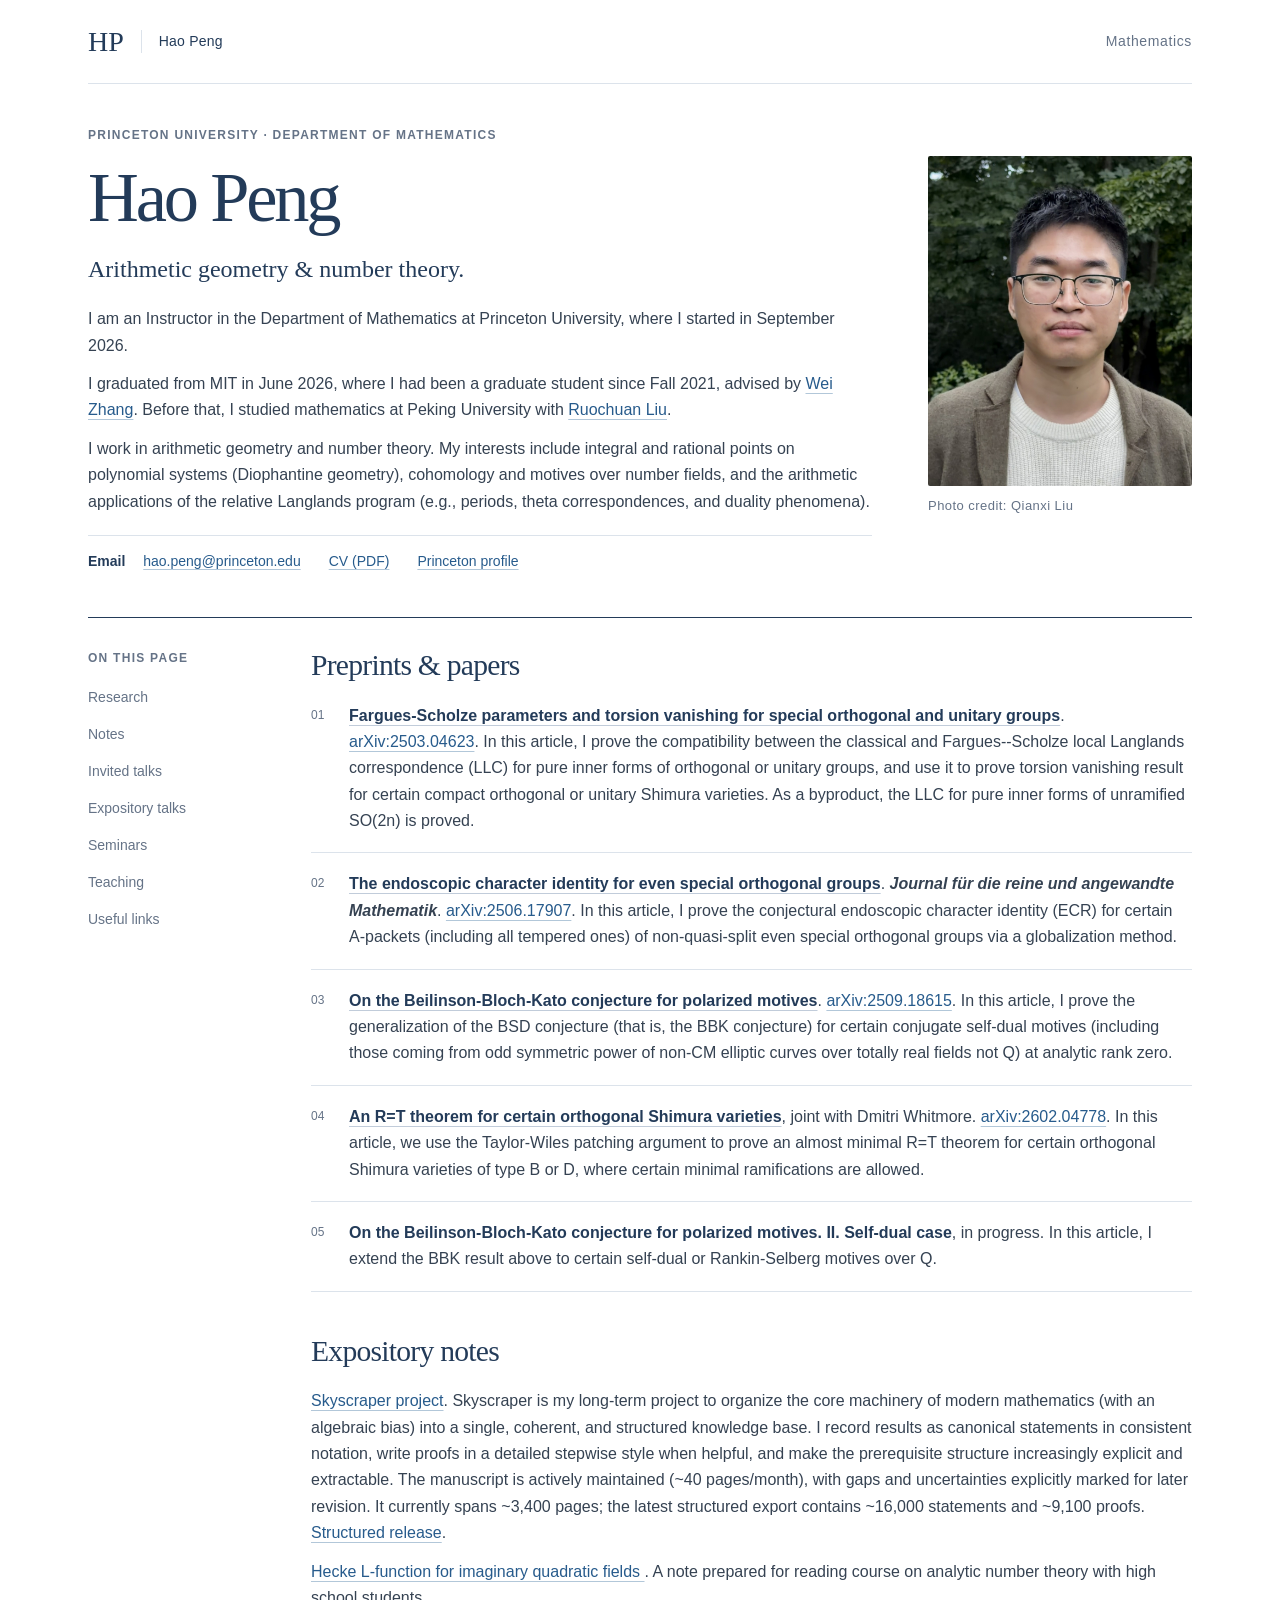
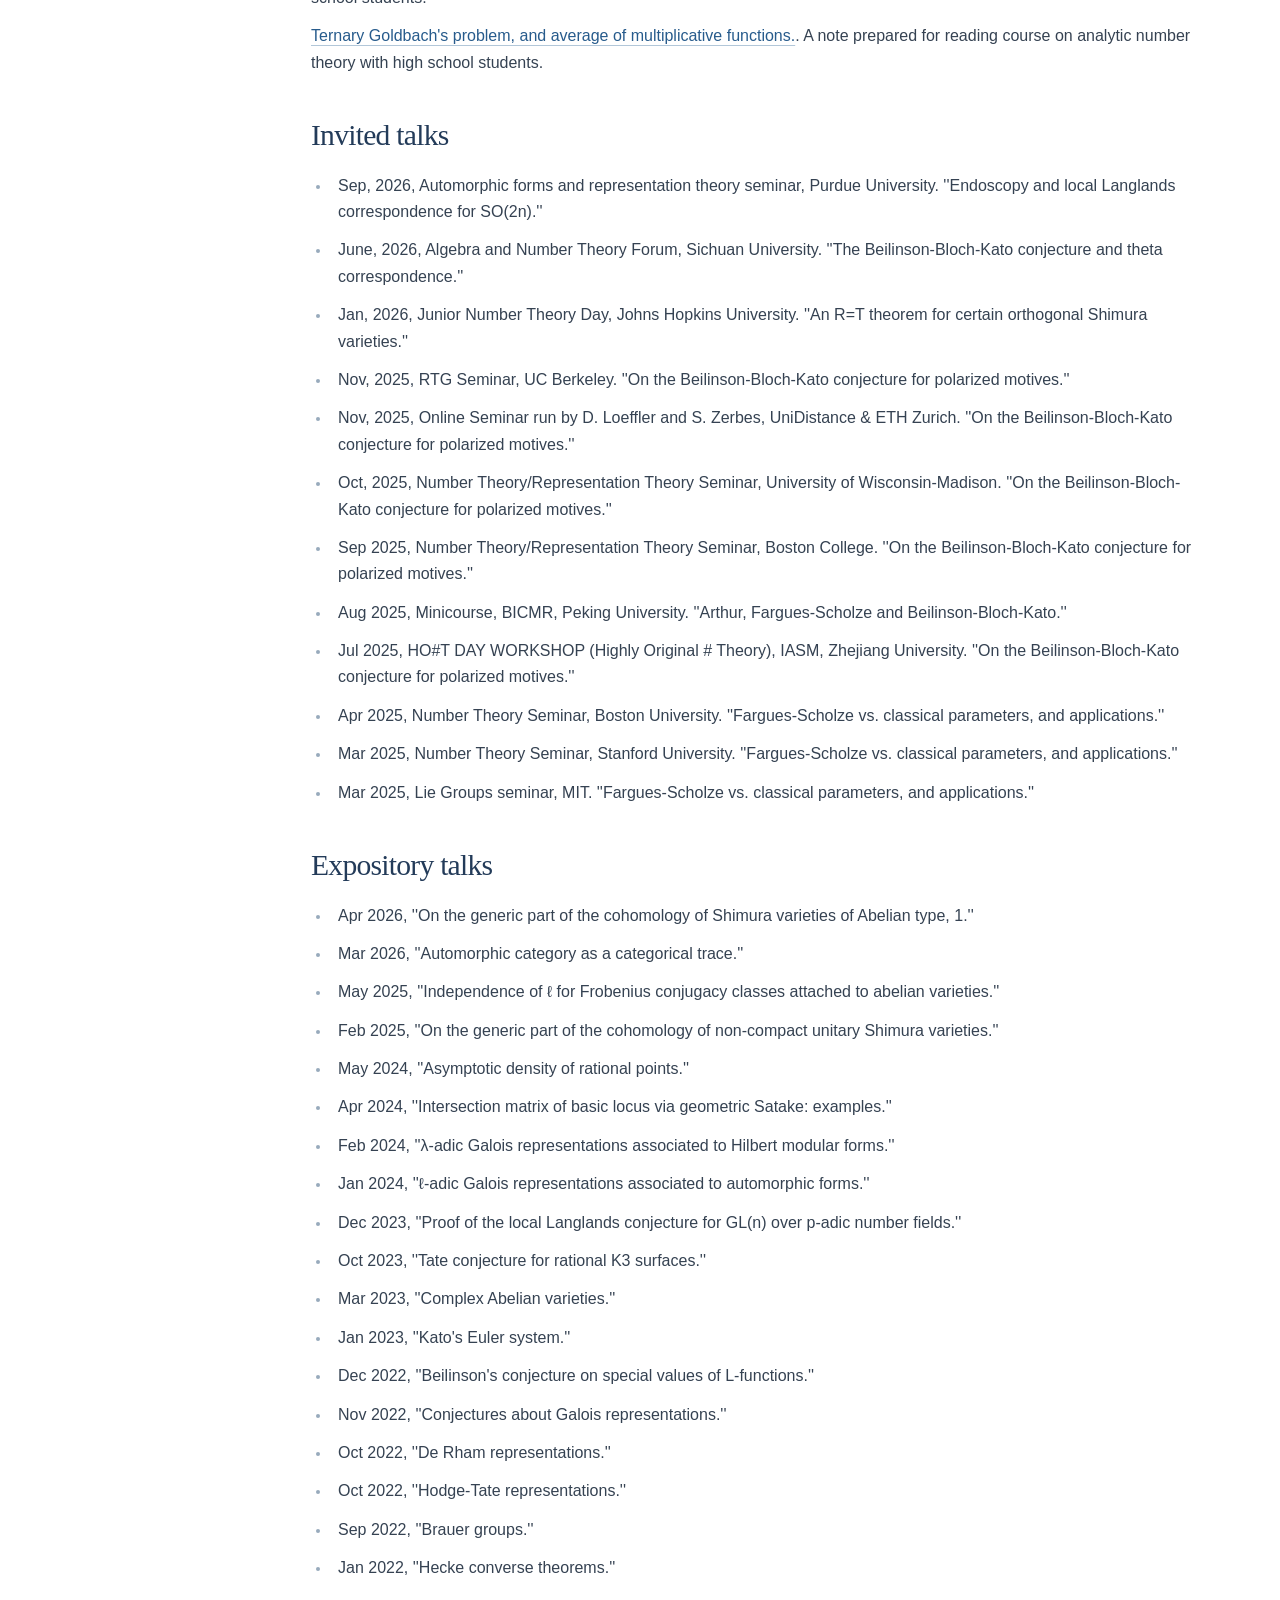
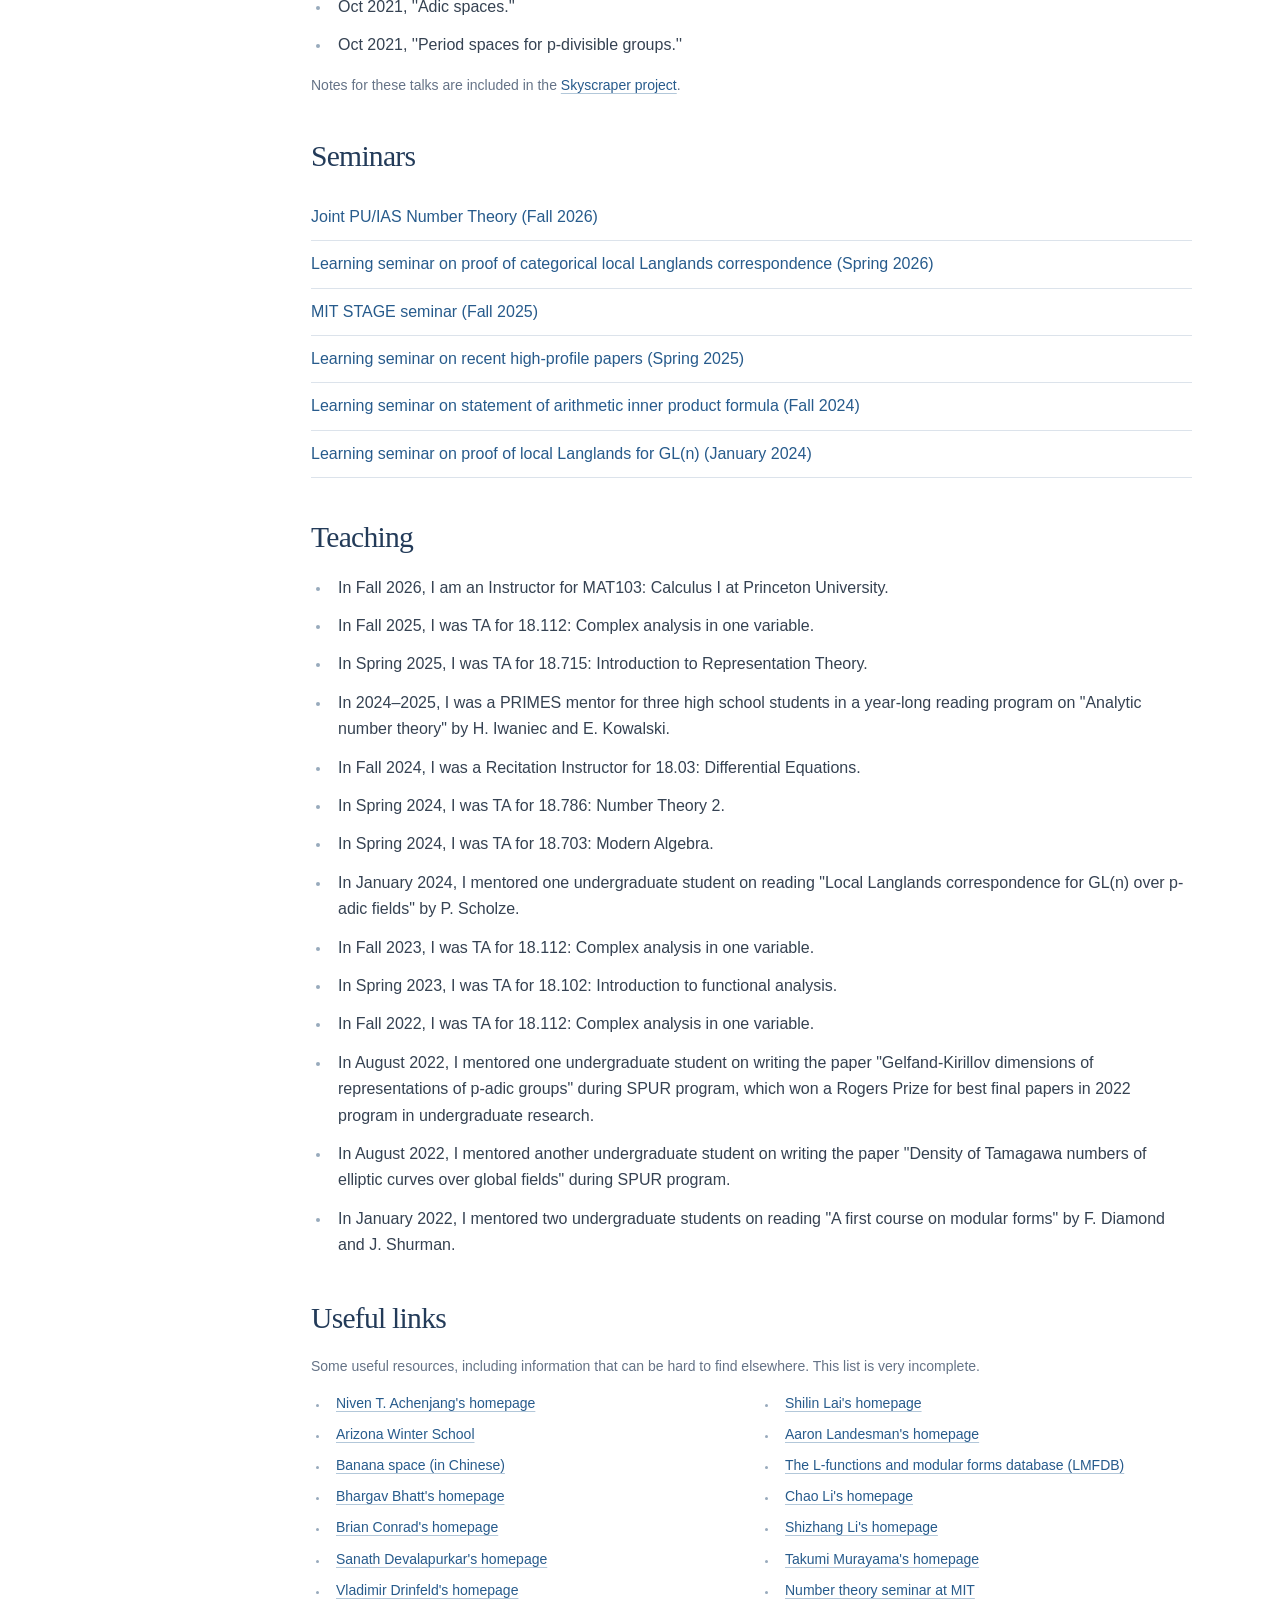
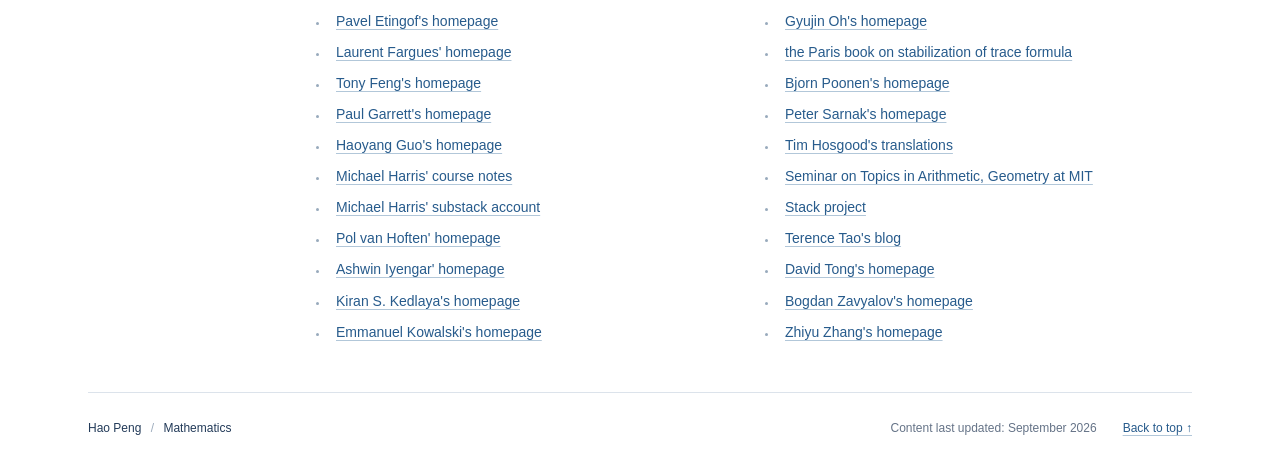
==== index.html @ 751efb22 "Update index.html" ====
<!doctype html>
<html lang="en-US"><head>
<meta charset="utf-8">
<meta name="viewport" content="width=device-width, initial-scale=1">
<title>Hao Peng | Arithmetic Geometry &amp; Number Theory</title>
<meta name="description" content="Hao Peng, Instructor in the Department of Mathematics at Princeton University. Research in arithmetic geometry, number theory, and the Langlands program; papers, expository notes, seminars, and teaching.">
<meta name="theme-color" content="#233b59">
<link rel="icon" type="image/svg+xml" href="data:image/svg+xml,%3Csvg%20xmlns%3D%27http%3A//www.w3.org/2000/svg%27%20viewBox%3D%270%200%2064%2064%27%3E%3Crect%20width%3D%2764%27%20height%3D%2764%27%20rx%3D%278%27%20fill%3D%27%23233b59%27/%3E%3Ctext%20x%3D%2732%27%20y%3D%2743%27%20text-anchor%3D%27middle%27%20fill%3D%27white%27%20font-family%3D%27Georgia%2Cserif%27%20font-size%3D%2735%27%3EH%3C/text%3E%3C/svg%3E">
<link rel="stylesheet" href="styles.css?v=20260911-compact">
<!-- Analytics configuration retained from the supplied website. -->
<script src="https://cdn.usefathom.com/script.js" data-site="CHXLIJWJ" defer></script>
</head>
<body>
<a class="skip-link" href="#main">Skip to content</a>
<div class="site-shell">
<header class="site-header"><a class="wordmark" href="./index.html" aria-label="Hao Peng home">HP<span class="wordmark-rule"></span><span>Hao Peng</span></a><span class="header-label">Mathematics</span></header>
<main id="main">
<section class="hero" id="about" aria-labelledby="name">
<div class="hero-copy"><p class="eyebrow">Princeton University · Department of Mathematics</p><h1 id="name">Hao Peng</h1><p class="research-field">Arithmetic geometry &amp; number theory.</p><div class="about-copy"><p>I am an Instructor in the Department of Mathematics at Princeton University, where I started in September 2026.</p>
<p>I graduated from MIT in June 2026, where I had been a graduate student since Fall 2021, advised by <a href="https://math.mit.edu/directory/profile.html?pid=1998">Wei Zhang</a>. Before that, I studied mathematics at Peking University with <a href="http://faculty.bicmr.pku.edu.cn/~ruochuan/">Ruochuan Liu</a>.</p>
<p>
I work in arithmetic geometry and number theory. My interests include integral and rational points on polynomial systems (Diophantine geometry), cohomology and motives over number fields, and the arithmetic applications of the relative Langlands program (e.g., periods, theta correspondences, and duality phenomena). 
</p>

<!--
<p>In my leisure time, I enjoy writing notes, snowboarding, holdem poker and road trips.</p>
--></div><p class="contact" id="contact"><span class="contact-email"><span class="contact-label">Email</span> <a href="mailto:hao.peng@princeton.edu">hao.peng@princeton.edu</a></span><a class="cv-link" href="Hao_Peng_CV.pdf?v=f455aeb4" target="_blank" rel="noopener">CV (PDF)</a><a href="https://www.math.princeton.edu/people/hao-peng" target="_blank" rel="noopener">Princeton profile</a></p></div>
<figure class="portrait"><img src="park.jpeg" alt="Portrait of Hao Peng outdoors" width="1920" height="2560" fetchpriority="high"><figcaption>Photo credit: Qianxi Liu</figcaption></figure>
</section>
<div class="content-layout"><aside class="contents"><nav aria-label="On this page"><p class="eyebrow">On this page</p><a href="#research">Research</a>
<a href="#notes">Notes</a>
<a href="#invited-talks">Invited talks</a>
<a href="#expository-talks">Expository talks</a>
<a href="#seminars">Seminars</a>
<a href="#teaching">Teaching</a>
<a href="#links">Useful links</a></nav></aside><div class="sections"><section id="research" aria-labelledby="research-heading"><h2 id="research-heading">Preprints & papers</h2><ul>
    <li>
        <a href="FS_compatibility.pdf">Fargues-Scholze parameters and torsion vanishing for special orthogonal and unitary groups</a>. <a href="http://arxiv.org/abs/2503.04623">arXiv:2503.04623</a>. In this article, I prove the compatibility between the classical and Fargues--Scholze local Langlands correspondence (LLC) for pure inner forms of orthogonal or unitary groups, and use it to prove torsion vanishing result for certain compact orthogonal or unitary Shimura varieties. As a byproduct, the LLC for pure inner forms of unramified SO(2n) is proved.
    </li>
    <li>
        <a href="ECR-even-orthogonal.pdf">The endoscopic character identity for even special orthogonal groups</a>. <b><cite lang="de">Journal f&uuml;r die reine und angewandte Mathematik</cite></b>. <a href="https://arxiv.org/abs/2506.17907">arXiv:2506.17907</a>. In this article, I prove the conjectural endoscopic character identity (ECR) for certain A-packets (including all tempered ones) of non-quasi-split even special orthogonal groups via a globalization method.
    </li>
    <li>
        <a href="On%20the%20Beilinson-Bloch-Kato%20conjecture%20for%20polarized%20motives.pdf"> On the Beilinson-Bloch-Kato conjecture for polarized motives</a>. <a href="http://arxiv.org/abs/2509.18615">arXiv:2509.18615</a>. In this article, I prove the generalization of the BSD conjecture (that is, the BBK conjecture) for certain conjugate self-dual motives (including those coming from odd symmetric power of non-CM elliptic curves over totally real fields not Q) at analytic rank zero.
    </li>
    <li>
        <a href="R_T_orthogonal.pdf">An R=T theorem for certain orthogonal Shimura varieties</a>, joint with Dmitri Whitmore.  <a href="https://arxiv.org/abs/2602.04778">arXiv:2602.04778</a>. In this article, we use the Taylor-Wiles patching argument to prove an almost minimal R=T theorem for certain orthogonal Shimura varieties of type B or D, where certain minimal ramifications are allowed.
    </li>
    <li>
        <span>On the Beilinson-Bloch-Kato conjecture for polarized motives. II. Self-dual case</span>, in progress. In this article, I extend the BBK result above to certain self-dual or Rankin-Selberg motives over Q.
    </li>
</ul></section><section id="notes" aria-labelledby="notes-heading"><h2 id="notes-heading">Expository notes</h2><ul>
    <li>
        <a href="skyscraper.pdf" target="_blank" rel="noopener">Skyscraper project</a>.
        Skyscraper is my long-term project to organize the core machinery of modern mathematics (with an algebraic bias) into a single, coherent, and structured knowledge base. I record results as canonical statements in consistent notation, write proofs in a detailed stepwise style when helpful, and make the prerequisite structure increasingly explicit and extractable. The manuscript is actively maintained (~40 pages/month), with gaps and uncertainties explicitly marked for later revision. It currently spans ~3,400 pages; the latest structured export contains ~16,000 statements and ~9,100 proofs.
        <a href="skyscraper-structured-release-2026-03-05.zip" target="_blank" rel="noopener">Structured release</a>.
    </li>
    <li>
        <a href="Hecke_L_Imaginary_Quadratic.pdf"> Hecke L-function for imaginary quadratic fields </a>. A note prepared for reading course on analytic number theory with high school students.
    </li>
    <li>
        <a href="20240915.pdf"> Ternary Goldbach's problem, and average of multiplicative functions.</a>. A note prepared for reading course on analytic number theory with high school students.
    </li>
</ul></section><section id="invited-talks" aria-labelledby="invited-talks-heading"><h2 id="invited-talks-heading">Invited talks</h2><ul>
    <li>
        Sep, 2026, Automorphic forms and representation theory seminar, Purdue University. ''Endoscopy and local Langlands correspondence for SO(2n).''
    </li>
    <li>
        June, 2026, Algebra and Number Theory Forum, Sichuan University. ''The Beilinson-Bloch-Kato conjecture and theta correspondence.''
    </li>
    <li>
        Jan, 2026, Junior Number Theory Day, Johns Hopkins University. ''An R=T theorem for certain orthogonal Shimura varieties.''
    </li>
    
    <li>
        Nov, 2025, RTG Seminar, UC Berkeley. ''On the Beilinson-Bloch-Kato conjecture for polarized motives.''
    </li>
    <li>
        Nov, 2025, Online Seminar run by D. Loeffler and S. Zerbes, UniDistance & ETH Zurich. ''On the Beilinson-Bloch-Kato conjecture for polarized motives.''
    </li>
    <li>
        Oct, 2025, Number Theory/Representation Theory Seminar, University of Wisconsin-Madison. ''On the Beilinson-Bloch-Kato conjecture for polarized motives.''
    </li>
    <li>
        Sep 2025, Number Theory/Representation Theory Seminar, Boston College. ''On the Beilinson-Bloch-Kato conjecture for polarized motives.''
    </li>
    <li>
        Aug 2025, Minicourse, BICMR, Peking University. ''Arthur, Fargues-Scholze and Beilinson-Bloch-Kato.''
    </li>
    <li>
        Jul 2025, HO#T DAY WORKSHOP (Highly Original # Theory), IASM, Zhejiang University. ''On the Beilinson-Bloch-Kato conjecture for polarized motives.''
    </li>
    <li>
        Apr 2025, Number Theory Seminar, Boston University. ''Fargues-Scholze vs. classical parameters, and applications.''
    </li>
    <li>
        Mar 2025, Number Theory Seminar, Stanford University. ''Fargues-Scholze vs. classical parameters, and applications.''
    </li>
    <li>
        Mar 2025, Lie Groups seminar, MIT. ''Fargues-Scholze vs. classical parameters, and applications.''
    </li>
</ul></section><section id="expository-talks" aria-labelledby="expository-talks-heading"><h2 id="expository-talks-heading">Expository talks</h2><ul>
    <li>
        Apr 2026, ''On the generic part of the cohomology of Shimura varieties of Abelian type, 1.''
    </li>
    <li>
        Mar 2026, ''Automorphic category as a categorical trace.''
    </li>
    <li>
        May 2025, ''Independence of ℓ for Frobenius conjugacy classes attached to abelian varieties.''
    </li>
    <li>
        Feb 2025, ''On the generic part of the cohomology of non-compact unitary Shimura varieties.''
    </li>
    <li>
        May 2024, ''Asymptotic density of rational points.''
    </li>
    <li>
        Apr 2024, ''Intersection matrix of basic locus via geometric Satake: examples.''
    </li>
    <li>
        Feb 2024, ''λ-adic Galois representations associated to Hilbert modular forms.''
    </li>
    <li>
        Jan 2024, ''ℓ-adic Galois representations associated to automorphic forms.''
    </li>
    <li>
        Dec 2023, ''Proof of the local Langlands conjecture for GL(n) over p-adic number fields.''
    </li>
    <li>
        Oct 2023, ''Tate conjecture for rational K3 surfaces.''
    </li>
    <li>
        Mar 2023, ''Complex Abelian varieties.''
    </li>
    <li>
        Jan 2023, ''Kato's Euler system.''
    </li>
    <li>
        Dec 2022, ''Beilinson's conjecture on special values of L-functions.''
    </li>
    <li>
        Nov 2022, ''Conjectures about Galois representations.''
    </li>
    <li>
        Oct 2022, ''De Rham representations.''
    </li>
    <li>
        Oct 2022, ''Hodge-Tate representations.''
    </li>
    <li>
        Sep 2022, ''Brauer groups.''
    </li>
    <li>
        Jan 2022, ''Hecke converse theorems.''
    </li>
    <li>
        Oct 2021, ''Adic spaces.''
    </li>
    <li>
        Oct 2021, ''Period spaces for p-divisible groups.''
    </li>
    
</ul><p class="section-note">Notes for these talks are included in the <a href="skyscraper.pdf">Skyscraper project</a>.</p></section><section id="seminars" aria-labelledby="seminars-heading"><h2 id="seminars-heading">Seminars</h2><ul>
<li>
    <a href="https://www.math.princeton.edu/events/seminars/joint-puias-number-theory">Joint PU/IAS Number Theory (Fall 2026)</a>
</li>
<li>
    
            <a href="https://sites.google.com/view/26spring-cllc/home">Learning seminar on proof of categorical local Langlands correspondence (Spring 2026)</a>
        
</li>
<li>
    
          <a href="https://math.mit.edu/nt/">MIT STAGE seminar (Fall 2025)</a>
        
</li>
<li>
    
          <a href="./learning-seminar.html">Learning seminar on recent high-profile papers (Spring 2025)</a>
        
</li>
<li>
    
          <a href="./AIPF-seminar.html">Learning seminar on statement of arithmetic inner product formula (Fall 2024)</a>
        
</li>
<li>
    
          <a href="./LLC-seminar.html">Learning seminar on proof of local Langlands for GL(n) (January 2024)</a>
        
</li>
</ul></section><section id="teaching" aria-labelledby="teaching-heading"><h2 id="teaching-heading">Teaching</h2><ul>
    <li>
        In Fall 2026, I am an Instructor for MAT103: Calculus I at Princeton University.
    </li>
    <li>
        In Fall 2025, I was TA for 18.112: Complex analysis in one variable.
    </li>
    <li>
        In Spring 2025, I was TA for 18.715: Introduction to Representation Theory.
    </li>
    <li>
        In 2024–2025, I was a PRIMES mentor for three high school students in a year-long reading program on "Analytic number theory" by H. Iwaniec and E. Kowalski.
    </li>
    <li>
        In Fall 2024, I was a Recitation Instructor for 18.03: Differential Equations.
    </li>
    <li>
        In Spring 2024, I was TA for 18.786: Number Theory 2.
    </li>
    <li>
        In Spring 2024, I was TA for 18.703: Modern Algebra.
    </li>
    <li>
        In January 2024, I mentored one undergraduate student on reading "Local Langlands correspondence for GL(n) over p-adic fields" by P. Scholze.
    </li>
    <li>
        In Fall 2023, I was TA for 18.112: Complex analysis in one variable.
    </li>
    <li>
        In Spring 2023, I was TA for 18.102: Introduction to functional analysis.
    </li>
    <li>
        In Fall 2022, I was TA for 18.112: Complex analysis in one variable.
    </li>
    <li>
        In August 2022, I mentored one undergraduate student on writing the paper "Gelfand-Kirillov dimensions of representations of p-adic groups" during SPUR program, which won a Rogers Prize for best final papers in 2022 program in undergraduate research.
    </li>
    <li>
        In August 2022, I mentored another undergraduate student on writing the paper "Density of Tamagawa numbers of elliptic curves over global fields" during SPUR program.
    </li>
    <li>
        In January 2022, I mentored two undergraduate students on reading "A first course on modular forms" by F. Diamond and J. Shurman.
    </li>
</ul></section><section id="links" aria-labelledby="links-heading"><h2 id="links-heading">Useful links</h2><p>Some useful resources, including information that can be hard to find elsewhere. This list is very incomplete.</p>
<ul>
    <li>
        <a href="https://www.mit.edu/~NivenT/">Niven T. Achenjang's homepage</a>
    </li>
    <li>
        <a href="https://swc-math.github.io/aws/index.html">Arizona Winter School</a>
    </li>
    <li>
        <a href="https://www.bananaspace.org/wiki/首页">Banana space (in Chinese)</a>
    </li>
    <li>
        <a href="https://www.math.ias.edu/~bhatt/">Bhargav Bhatt's homepage</a>
    </li>
    <li>
        <a href="http://math.stanford.edu/~conrad/">Brian Conrad's homepage</a>
    </li>
    <li>
        <a href="https://sanathdevalapurkar.github.io">Sanath Devalapurkar's homepage</a>
    </li>
    <li>
        <a href="https://math.uchicago.edu/~drinfeld/">Vladimir Drinfeld's homepage</a>
    </li>
    <li>
        <a href="https://math.mit.edu/~etingof/teaching.html">Pavel Etingof's homepage</a>
    </li>
    <li>
        <a href="https://webusers.imj-prg.fr/~laurent.fargues/index.html">Laurent Fargues' homepage</a>
    </li>
    <li>
        <a href="https://math.berkeley.edu/~fengt/">Tony Feng's homepage</a>
    </li>
    <li>
        <a href="https://www-users.cse.umn.edu/~garrett/m/v/">Paul Garrett's homepage</a>
    </li>
    <li>
        <a href="https://sites.google.com/umich.edu/hyg">Haoyang Guo's homepage</a>
    </li>
    <li>
        <a href="https://webusers.imj-prg.fr/~michael.harris/courses.html">Michael Harris' course notes</a>
    </li>
    <li>
        <a href="https://substack.com/profile/5280963-michael-harris">Michael Harris' substack account</a>
    </li>
    <li>
        <a href="https://polvanhoften2.github.io">Pol van Hoften' homepage</a>
    </li>
    <li>
        <a href="https://ashwiniyengar.github.io/notes/">Ashwin Iyengar' homepage</a>
    </li>
    <li>
        <a href="https://mathweb.ucsd.edu/~kedlaya/cgi-bin/confs.cgi">Kiran S. Kedlaya's homepage</a>
    </li>
    <li>
        <a href="https://people.math.ethz.ch/~kowalski/">Emmanuel Kowalski's homepage</a>
    </li>
    <li>
        <a href="https://web.ma.utexas.edu/users/sl55444/">Shilin Lai's homepage</a>
    </li>
    <li>
        <a href="https://people.math.harvard.edu/~landesman/notes.html">Aaron Landesman's homepage</a>
    </li>
    <li>
        <a href="http://www.lmfdb.org">The L-functions and modular forms database (LMFDB)</a>
    </li>
    <li>
        <a href="http://www.math.columbia.edu/~chaoli/">Chao Li's homepage</a>
    </li>
    <li>
        <a href="http://shizhang.li/about%20me.html">Shizhang Li's homepage</a>
    </li>
    <li>
        <a href="https://www.math.purdue.edu/~murayama/">Takumi Murayama's homepage</a>
    </li>
    <li>
        <a href="https://math.mit.edu/nt/">Number theory seminar at MIT</a>
    </li>
    <li>
        <a href="https://math.columbia.edu/~gyujinoh/">Gyujin Oh's homepage</a>
    </li>
    <li>
        <a href="https://www.imj-prg.fr/fa/bpFiles/">the Paris book on stabilization of trace formula</a>
    </li>
    <li>
        <a href="https://math.mit.edu/~poonen/">Bjorn Poonen's homepage</a>
    </li>
    <li>
        <a href="http://publications.ias.edu/sarnak">Peter Sarnak's homepage</a>
    </li>
    <li>
        <a href="https://thosgood.com/translations/">Tim Hosgood's translations</a>
    </li>
    <li>
        <a href="https://math.mit.edu/nt/stage.html">Seminar on Topics in Arithmetic, Geometry at MIT</a>
    </li>
    <li>
        <a href="https://stacks.math.columbia.edu">Stack project</a>
    </li>
    <li>
        <a href="https://terrytao.wordpress.com">Terence Tao's blog</a>
    </li>
    <li>
        <a href="https://www.damtp.cam.ac.uk/user/tong/teaching.html">David Tong's homepage</a>
    </li>
    <li>
        <a href="https://bogdanzavyalov.com">Bogdan Zavyalov's homepage</a>
    </li>
    <li>
        <a href="https://stanford.edu/~zyuzhang/">Zhiyu Zhang's homepage</a>
    </li>
</ul></section></div></div>
</main>
<footer><span>Hao Peng <span class="footer-divider">/</span> Mathematics</span><span>Content last updated: September 2026</span><a href="#about">Back to top ↑</a></footer>
</div></body></html>
---- styles.css ----
:root {
  --ink: #233b59;
  --body: #354252;
  --muted: #657387;
  --rule: #dce3eb;
  --accent: #275b8c;
  --paper: #ffffff;
  --wash: #f1f5f9;
  font-family: -apple-system, BlinkMacSystemFont, "Segoe UI", sans-serif;
  color: var(--body);
  background: var(--paper);
  font-synthesis: none;
}
* { box-sizing: border-box; }
html { scroll-behavior: smooth; scroll-padding-top: 2rem; }
body { margin: 0; font-size: 1rem; line-height: 1.65; -webkit-font-smoothing: antialiased; }
a { color: var(--accent); text-decoration-color: #b2c7d9; text-underline-offset: .22em; text-decoration-thickness: 1px; }
a:hover { color: #102b47; text-decoration-color: currentColor; }
a:focus-visible, [tabindex]:focus-visible { outline: 2px solid var(--accent); outline-offset: 5px; }
::selection { background: #dce9f5; color: #172d47; }
.site-shell { max-width: 1184px; margin: auto; padding: 0 40px; }
.site-header { display: flex; justify-content: space-between; align-items: center; gap: 24px; min-height: 84px; border-bottom: 1px solid var(--rule); }
.wordmark { color: var(--ink); font: 1.75rem/1.2 Georgia, serif; text-decoration: none; display: inline-flex; align-items: center; gap: 17px; }
.wordmark > span:last-child { font: .875rem/1.5 -apple-system, BlinkMacSystemFont, "Segoe UI", sans-serif; letter-spacing: .015em; }
.wordmark-rule { width: 1px; height: 23px; background: var(--rule); }
.header-label { color: var(--muted); font-size: .875rem; letter-spacing: .045em; }
.hero { display: grid; grid-template-columns: minmax(0, 1fr) 264px; gap: 56px; padding: 42px 0 44px; align-items: start; }
.eyebrow { font-size: .75rem; font-weight: 550; color: var(--muted); letter-spacing: .105em; text-transform: uppercase; margin: 0 0 12px; }
h1, h2, h3 { color: var(--ink); }
h1 { font: 400 clamp(3.1rem, 5.5vw, 4.5rem)/1.12 Georgia, "Times New Roman", serif; letter-spacing: -.045em; margin: 0 0 16px; }
.research-field { font: 400 1.5rem/1.4 Georgia, "Times New Roman", serif; color: var(--ink); margin: 0 0 20px; }
.about-copy p { margin: 0 0 12px; }
.about-copy p:last-child { margin-bottom: 0; }
.contact { display: flex; flex-wrap: wrap; align-items: baseline; gap: 10px 28px; border-top: 1px solid var(--rule); padding-top: 14px; margin: 20px 0 0; font-size: .875rem; overflow-wrap: anywhere; }
.contact-label { font-weight: 650; color: var(--ink); margin-right: 14px; }
.cv-link { white-space: nowrap; }
.portrait { margin: 30px 0 0; }
.portrait img { display: block; width: 100%; height: auto; aspect-ratio: 4 / 5; object-fit: cover; object-position: center 40%; border-radius: 2px; }
.portrait figcaption { margin-top: 9px; font-size: .8125rem; color: var(--muted); letter-spacing: .035em; }
.content-layout { display: grid; grid-template-columns: 175px minmax(0, 1fr); gap: 48px; border-top: 1px solid var(--ink); padding-top: 28px; }
.contents nav { position: sticky; top: 32px; display: flex; flex-direction: column; align-items: start; padding-top: 3px; }
.contents .eyebrow { margin-bottom: 10px; }
.contents a { font-size: .875rem; color: var(--muted); padding: 7px 0; text-decoration: none; }
.contents a:hover, .contents a:focus-visible { color: var(--ink); text-decoration: underline; }
.sections section { margin-bottom: 40px; }
.sections h2 { font: 400 1.85rem/1.3 Georgia, "Times New Roman", serif; letter-spacing: -.025em; margin: 0 0 18px; }
.sections ul { margin: 0; padding-left: 20px; }
.sections li { padding-left: 7px; margin-bottom: 12px; }
.sections li::marker { color: #98aabc; font-size: .8em; }
#research ul { list-style: none; padding-left: 0; counter-reset: paper; }
#research li { counter-increment: paper; position: relative; padding: 0 0 18px 38px; margin: 0 0 18px; border-bottom: 1px solid var(--rule); }
#research li::before { content: counter(paper, decimal-leading-zero); position: absolute; top: 3px; left: 0; font-size: .75rem; font-variant-numeric: tabular-nums; color: var(--muted); }
#research li > a:first-child, #research li > span:first-child { color: var(--ink); font-weight: 650; text-decoration-color: #c1ccda; }
#research li:last-child { margin-bottom: 0; }
#notes ul { list-style: none; padding-left: 0; }
#notes li { padding: 0; }
.section-note { margin-top: 16px; color: var(--muted); font-size: .875rem; }
#seminars ul { list-style: none; padding: 0; }
#seminars li { border-bottom: 1px solid var(--rule); margin: 0; padding: 10px 0; }
#seminars a { display: block; text-decoration: none; }
#seminars a:hover { text-decoration: underline; }
#links ul { columns: 2; column-gap: 35px; padding-left: 18px; }
#links li { break-inside: avoid; font-size: .875rem; line-height: 1.65; margin-bottom: 8px; }
#links > p { color: var(--muted); font-size: .875rem; }
footer { display: flex; flex-wrap: wrap; align-items: center; column-gap: 26px; row-gap: 8px; border-top: 1px solid var(--rule); padding: 20px 0 26px; color: var(--muted); font-size: .75rem; }
footer > span:first-child { margin-right: auto; color: var(--ink); }
.footer-divider { margin: 0 6px; color: #9cabbc; }
footer a { min-height: 32px; display: inline-flex; align-items: center; }
.skip-link { position: fixed; left: 16px; top: -90px; padding: 10px 16px; background: var(--paper); z-index: 10; }
.skip-link:focus { top: 12px; }
.seminar-shell { width: min(1120px, calc(100% - 80px)); margin: auto; }
.back-home { font-size: .875rem; }
.seminar-content { padding: 38px 0; overflow-wrap: anywhere; }
.seminar-content h1 { font-size: clamp(2rem, 4.5vw, 3rem); line-height: 1.3; max-width: 960px; margin-bottom: 22px; letter-spacing: -.025em; }
.seminar-content h3 { font: 400 1.5rem/1.5 Georgia, serif; margin: 24px 0 8px; }
.seminar-content h2 { font: 400 1.75rem/1.5 Georgia, serif; }
.table-scroll { width: 100%; overflow-x: auto; margin: 10px 0 24px; border: 1px solid var(--rule); }
table { border-collapse: collapse; width: 100%; min-width: 640px; font-size: .9375rem; line-height: 1.7; }
th, td { padding: 11px 15px; border-bottom: 1px solid var(--rule); text-align: left; vertical-align: top; }
th { color: var(--ink); font-weight: 550; background: var(--wash); }
td a { overflow-wrap: anywhere; }
tr:last-child > * { border-bottom: 0; }
@media (max-width: 950px) {
  .site-shell { padding-inline: 28px; }
  .hero { grid-template-columns: minmax(0, 1fr) 210px; gap: 32px; }
  .content-layout { grid-template-columns: 145px minmax(0, 1fr); gap: 28px; }
}
@media (max-width: 680px) {
  .site-shell { padding-inline: 20px; }
  .site-header { min-height: 70px; }
  .hero { grid-template-columns: 1fr; gap: 22px; padding-block: 28px; }
  .eyebrow { font-size: .75rem; letter-spacing: .06em; }
  h1 { font-size: 3.1rem; margin-bottom: 14px; }
  .research-field { font-size: 1.4rem; margin-bottom: 18px; }
  .portrait { margin: 0; width: min(200px, 70%); }
  .portrait figcaption { margin-top: 7px; }
  .content-layout { grid-template-columns: 1fr; gap: 26px; padding-top: 20px; }
  .contents nav { position: static; flex-direction: row; flex-wrap: wrap; gap: 0 20px; border-bottom: 1px solid var(--rule); padding-bottom: 12px; }
  .contents .eyebrow { flex-basis: 100%; margin-bottom: 5px; }
  .contents a { padding-block: 8px; }
  .sections h2 { font-size: 1.7rem; }
  .sections section { margin-bottom: 32px; }
  #research li { padding-left: 30px; }
  #links ul { columns: 1; }
  footer { gap: 5px 20px; }
  footer > span { flex-basis: 100%; }
  .seminar-shell { width: calc(100% - 40px); }
  .seminar-content { padding-top: 26px; }
  .seminar-shell .wordmark > span:last-child { display: none; }
}
@media (prefers-reduced-motion: reduce) { html { scroll-behavior: auto; } }
@media print {
  .site-shell { max-width: none; padding: 0; }
  .site-header, .contents, .skip-link, footer a { display: none; }
  .hero { grid-template-columns: 1fr 160px; gap: 30px; padding-block: 12px; }
  h1 { font-size: 36pt; }
  .content-layout { display: block; }
  a { color: inherit; }
  li { break-inside: avoid; }
}
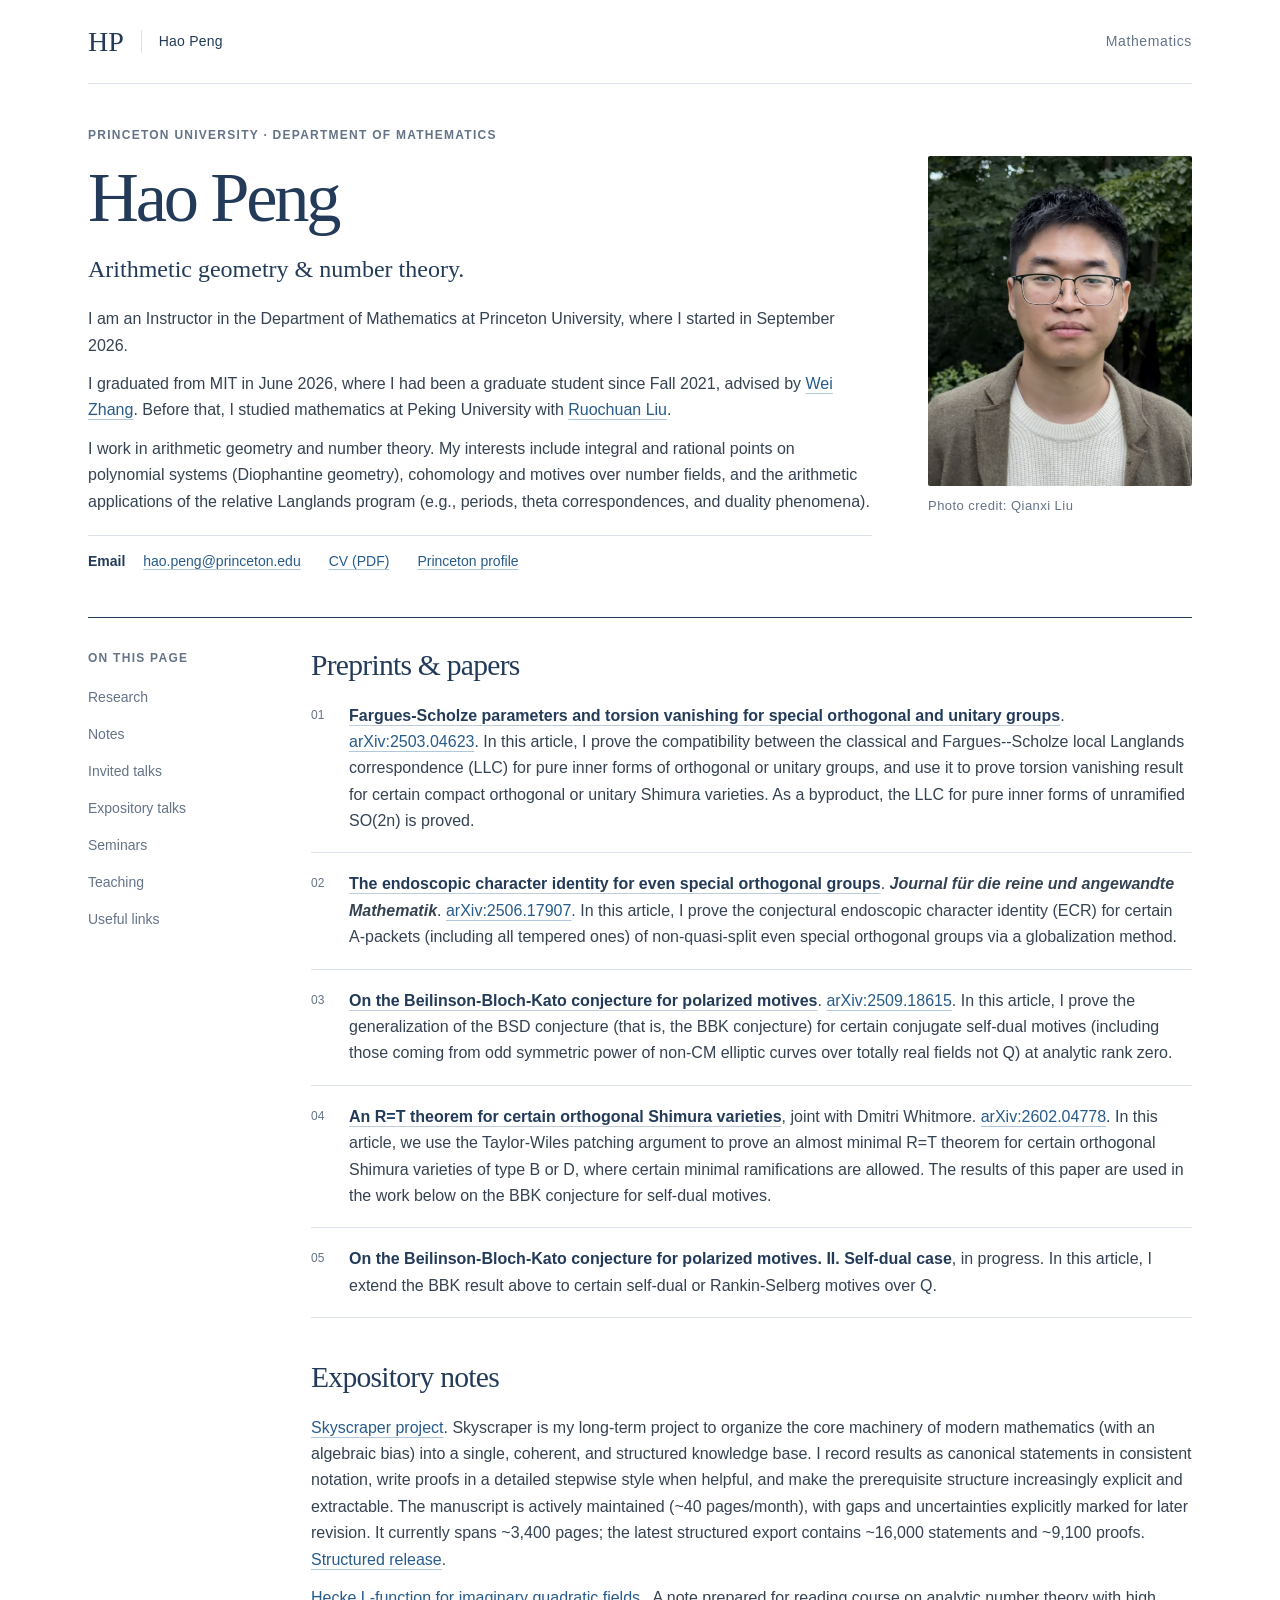
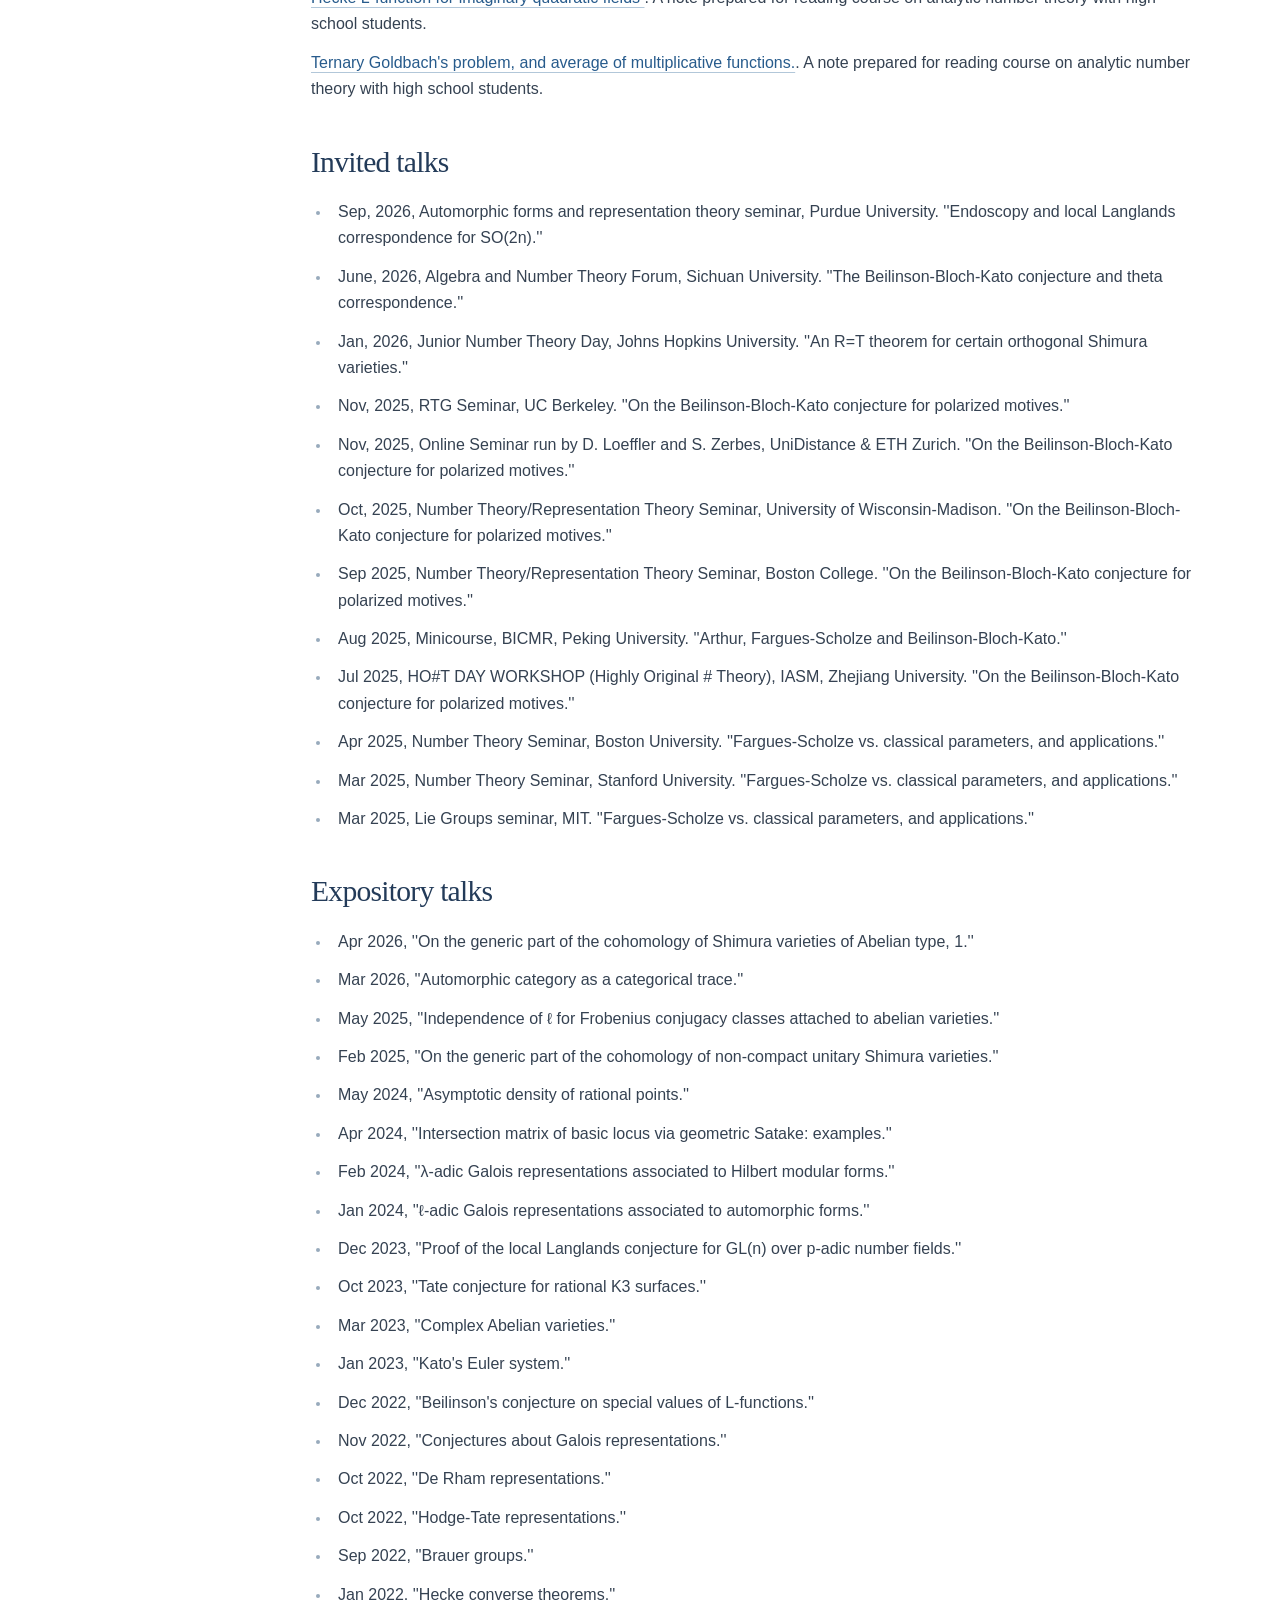
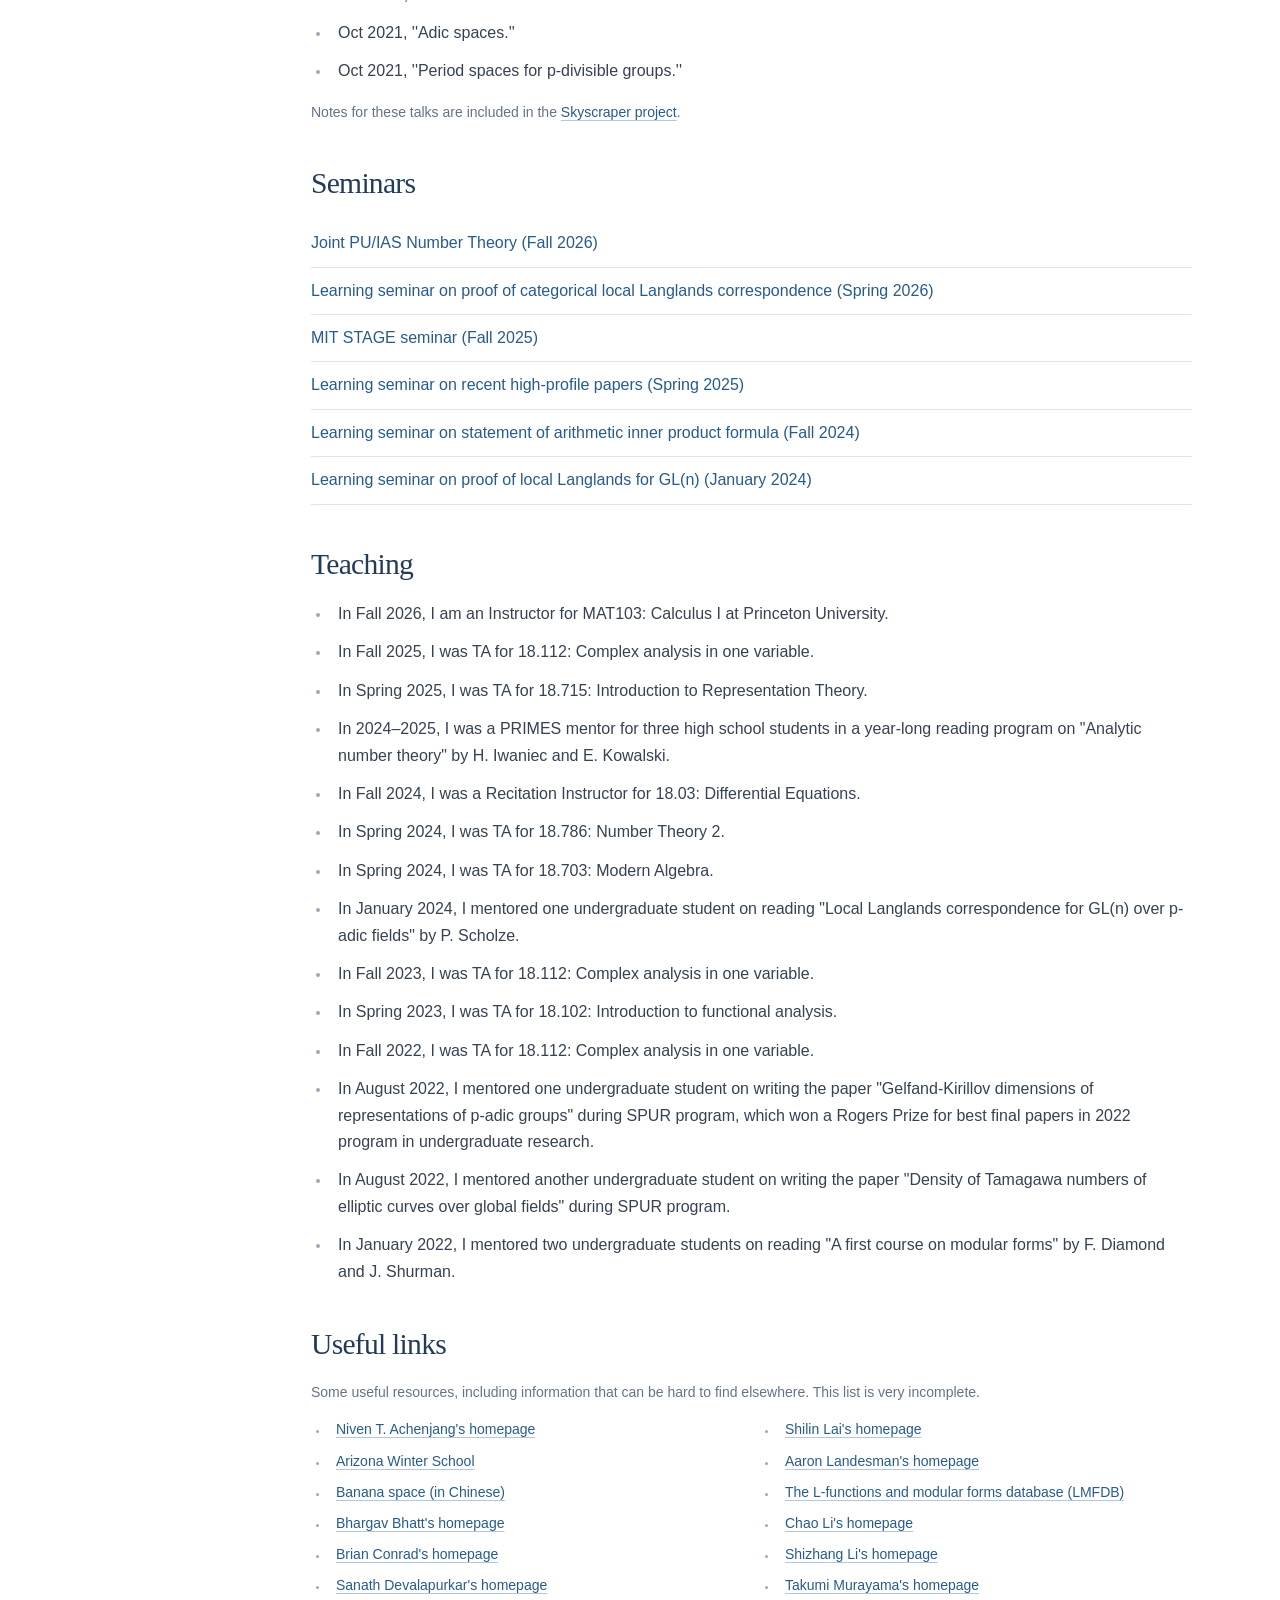
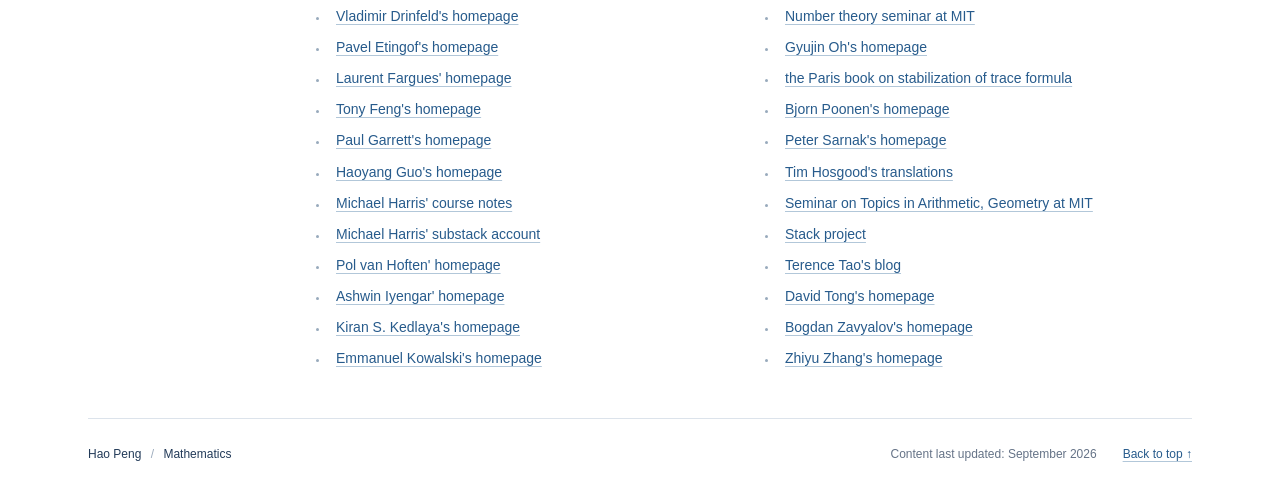
==== commit e87640b1: "Update index.html" ====
--- a/index.html
+++ b/index.html
@@ -44,7 +44,7 @@
         <a href="On%20the%20Beilinson-Bloch-Kato%20conjecture%20for%20polarized%20motives.pdf"> On the Beilinson-Bloch-Kato conjecture for polarized motives</a>. <a href="http://arxiv.org/abs/2509.18615">arXiv:2509.18615</a>. In this article, I prove the generalization of the BSD conjecture (that is, the BBK conjecture) for certain conjugate self-dual motives (including those coming from odd symmetric power of non-CM elliptic curves over totally real fields not Q) at analytic rank zero.
     </li>
     <li>
-        <a href="R_T_orthogonal.pdf">An R=T theorem for certain orthogonal Shimura varieties</a>, joint with Dmitri Whitmore.  <a href="https://arxiv.org/abs/2602.04778">arXiv:2602.04778</a>. In this article, we use the Taylor-Wiles patching argument to prove an almost minimal R=T theorem for certain orthogonal Shimura varieties of type B or D, where certain minimal ramifications are allowed.
+        <a href="R_T_orthogonal.pdf">An R=T theorem for certain orthogonal Shimura varieties</a>, joint with Dmitri Whitmore.  <a href="https://arxiv.org/abs/2602.04778">arXiv:2602.04778</a>. In this article, we use the Taylor-Wiles patching argument to prove an almost minimal R=T theorem for certain orthogonal Shimura varieties of type B or D, where certain minimal ramifications are allowed. The results of this paper are used in the work below on the BBK conjecture for self-dual motives.
     </li>
     <li>
         <span>On the Beilinson-Bloch-Kato conjecture for polarized motives. II. Self-dual case</span>, in progress. In this article, I extend the BBK result above to certain self-dual or Rankin-Selberg motives over Q.
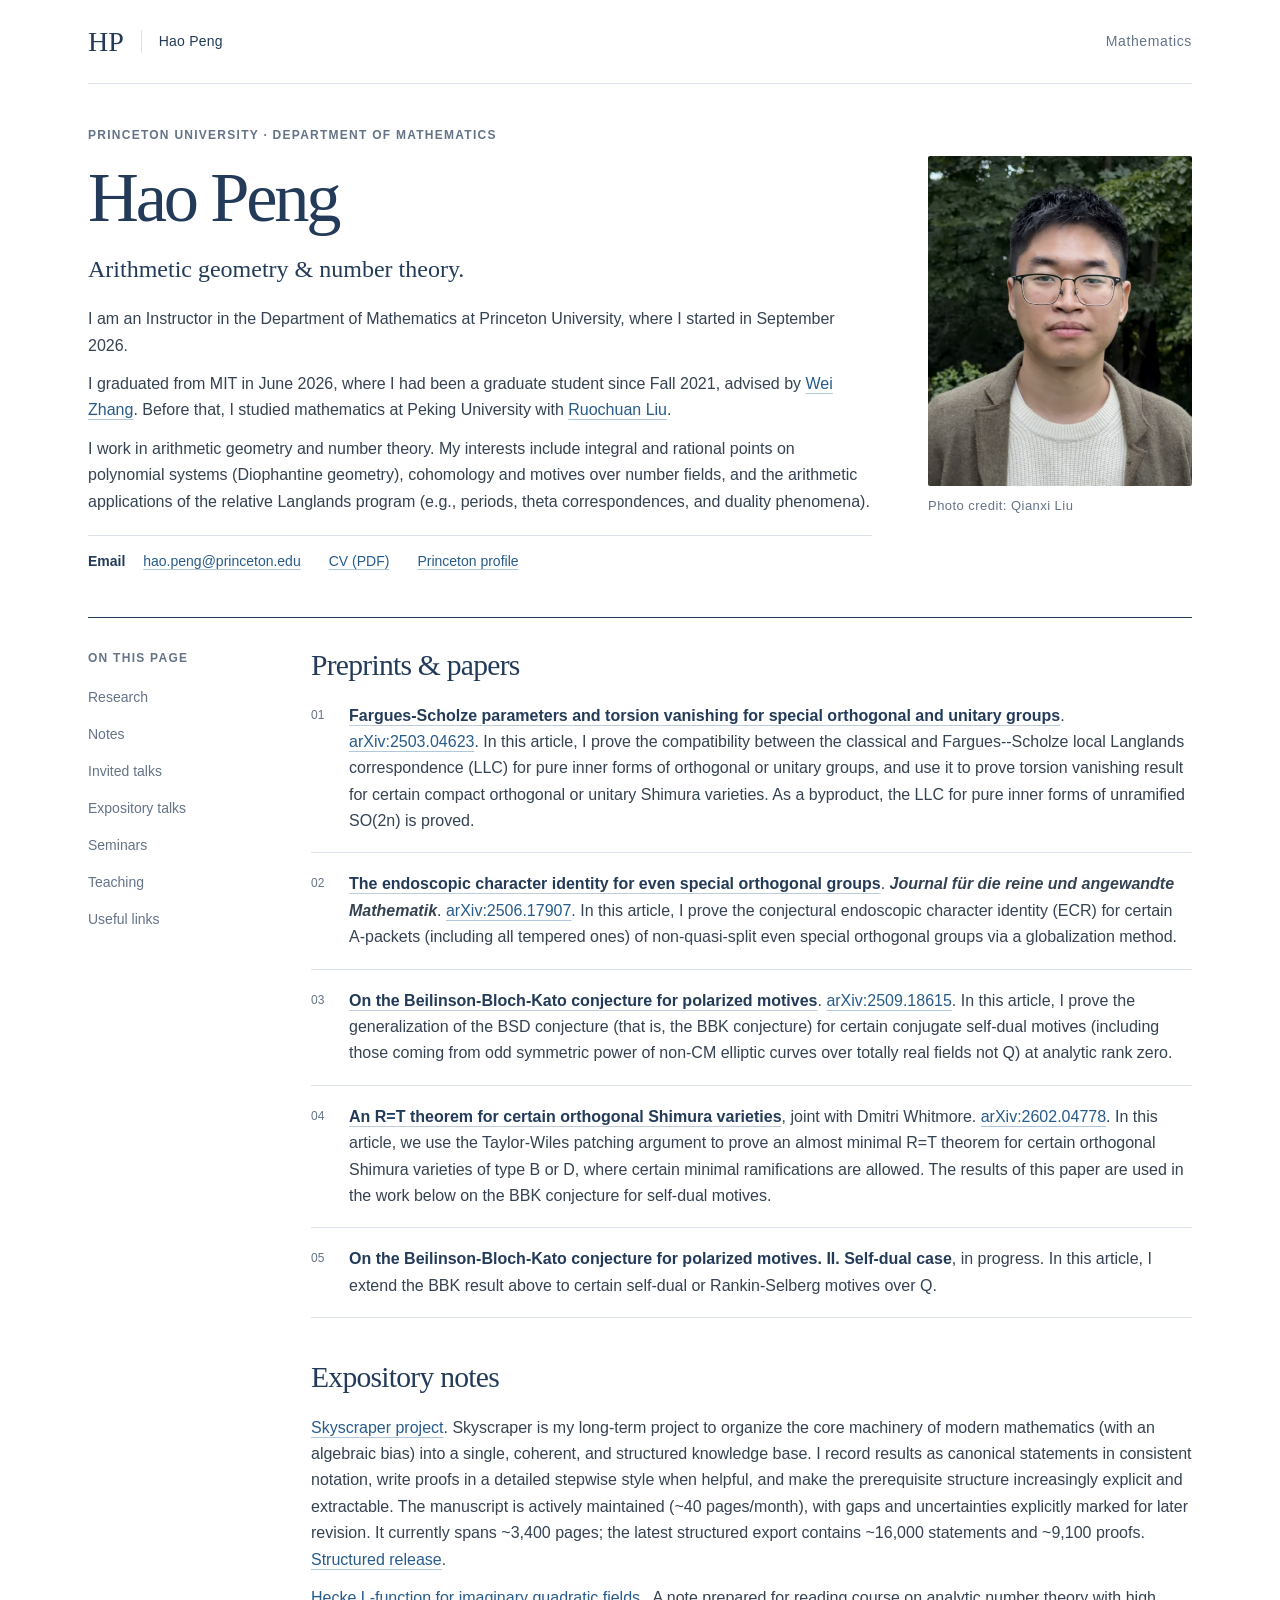
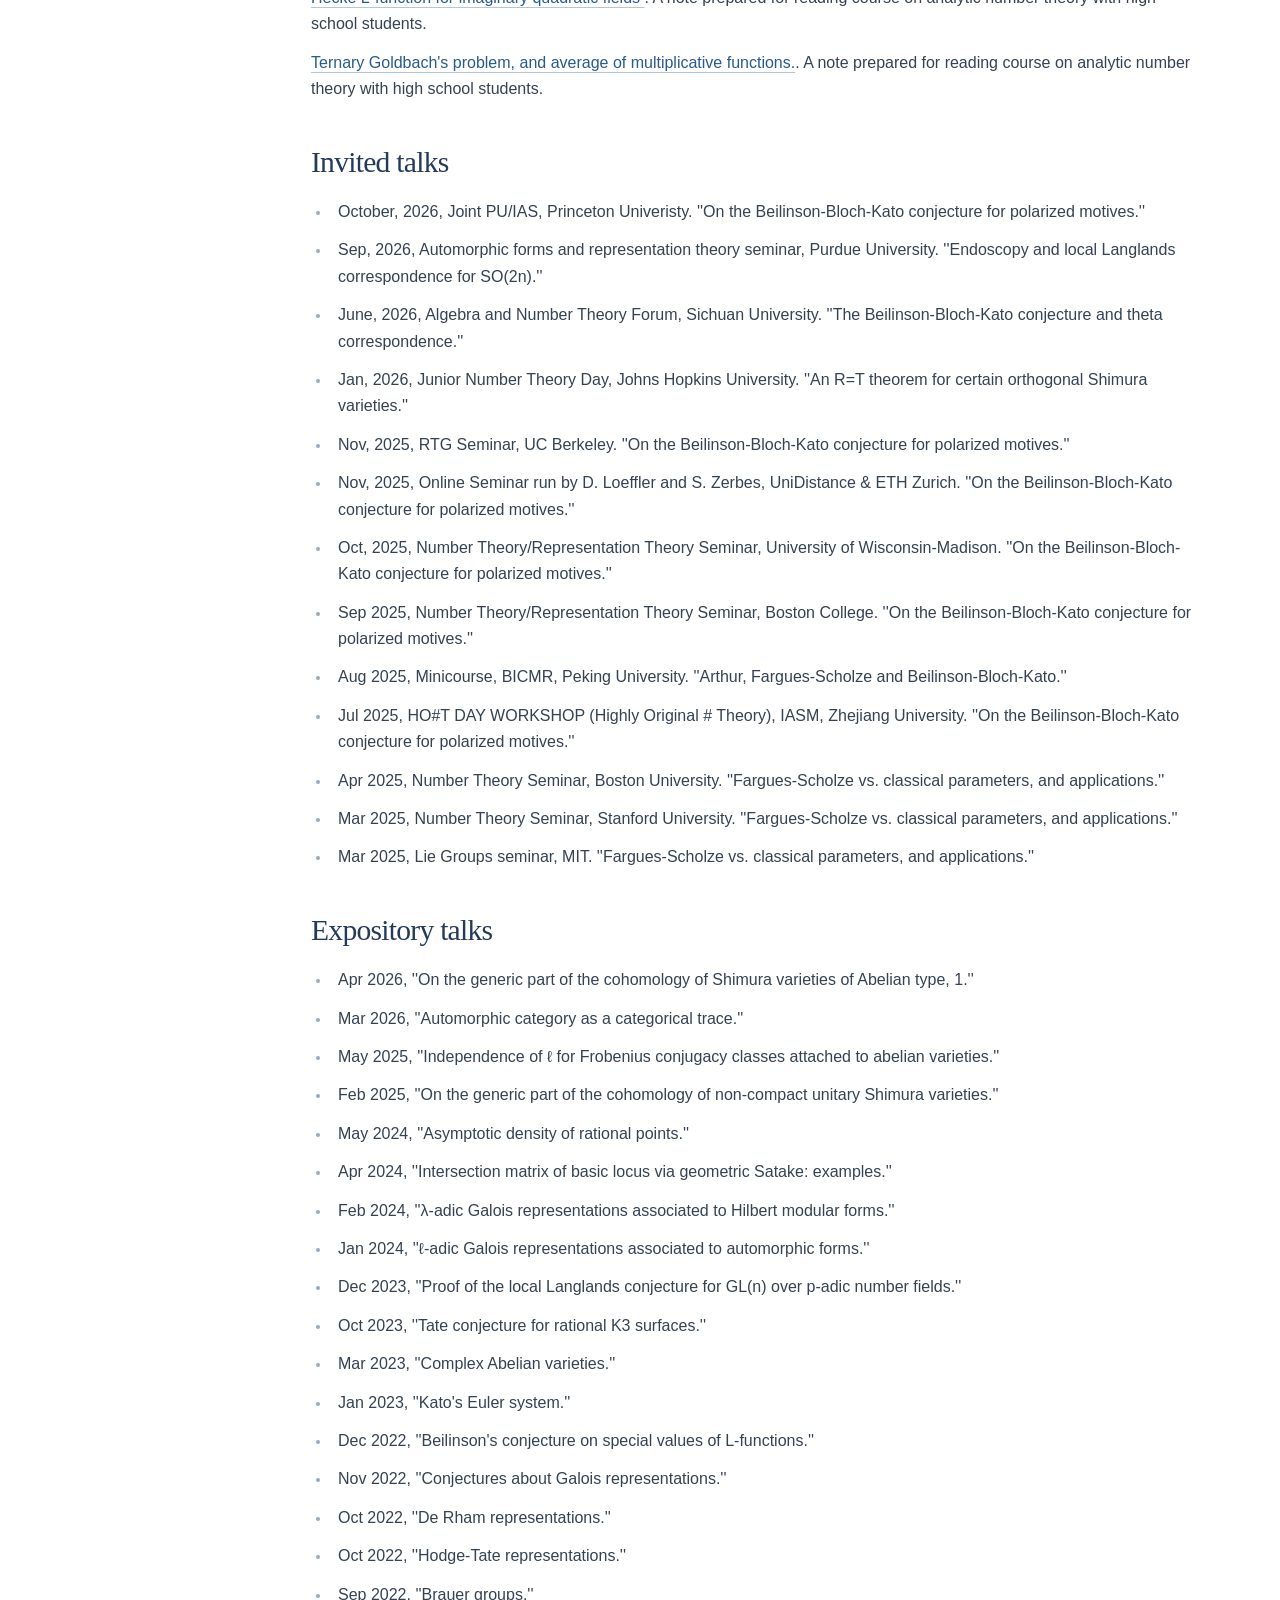
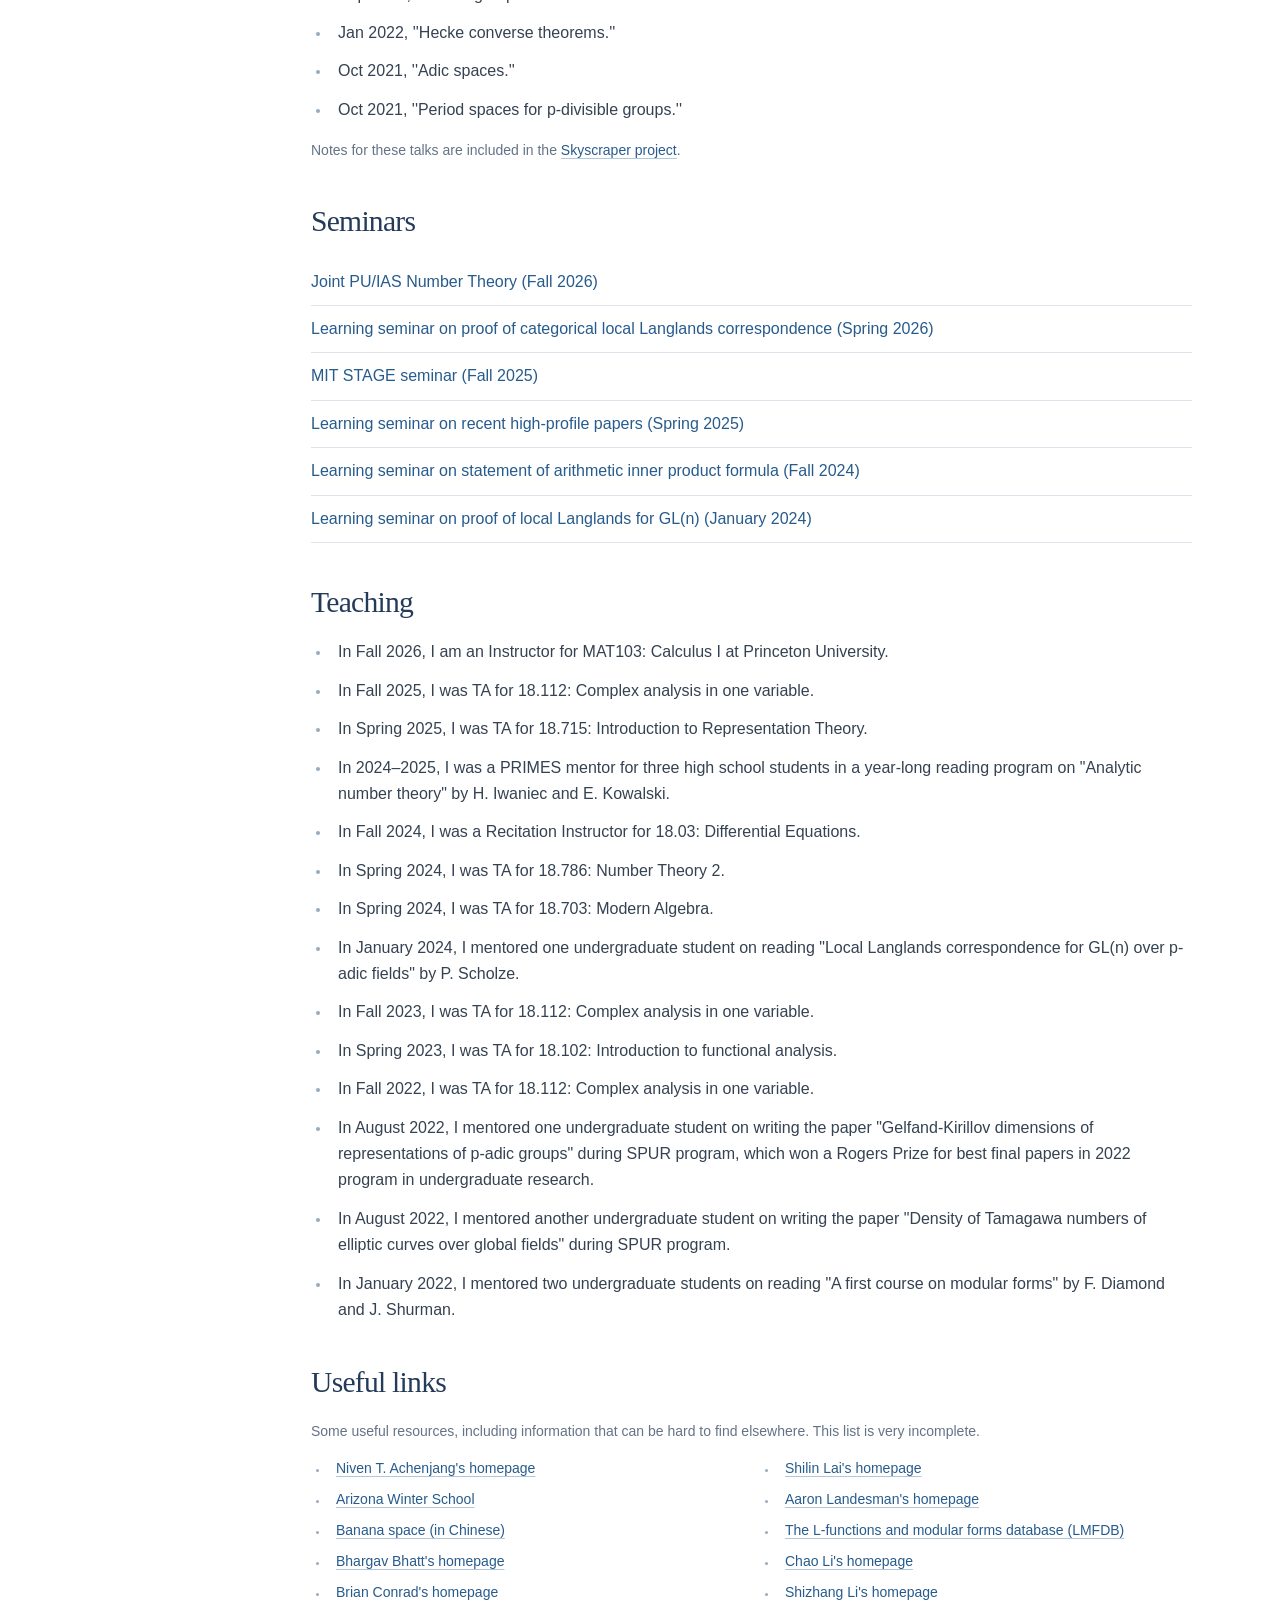
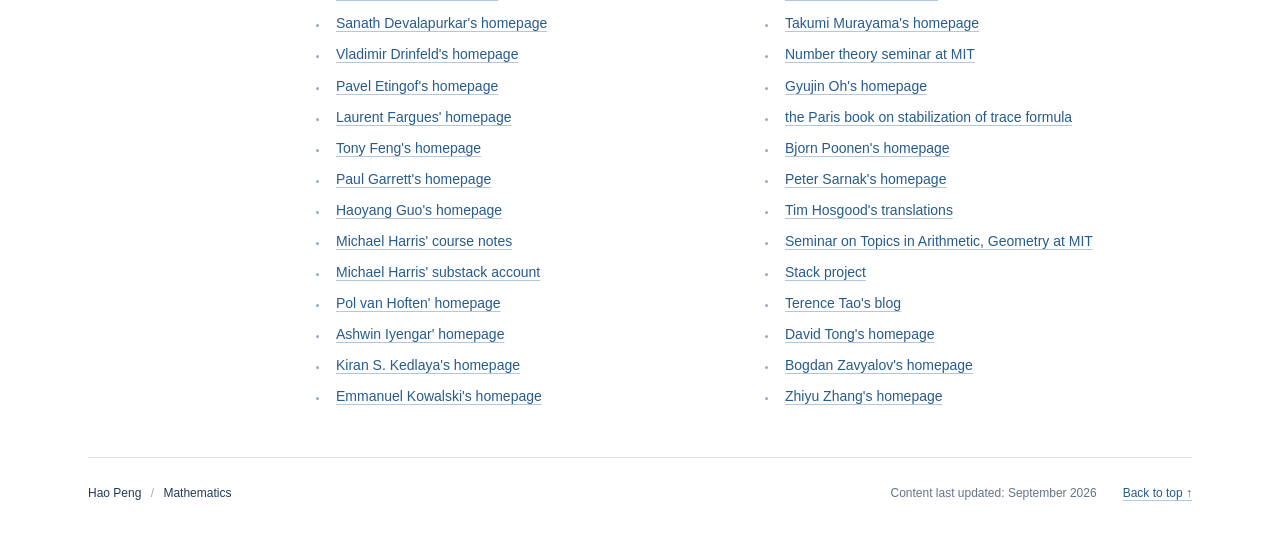
==== commit 5c0970ea: "Update index.html" ====
--- a/index.html
+++ b/index.html
@@ -63,6 +63,9 @@
     </li>
 </ul></section><section id="invited-talks" aria-labelledby="invited-talks-heading"><h2 id="invited-talks-heading">Invited talks</h2><ul>
     <li>
+        October, 2026, Joint PU/IAS, Princeton Univeristy. ''On the Beilinson-Bloch-Kato conjecture for polarized motives.''
+    </li>
+    <li>
         Sep, 2026, Automorphic forms and representation theory seminar, Purdue University. ''Endoscopy and local Langlands correspondence for SO(2n).''
     </li>
     <li>
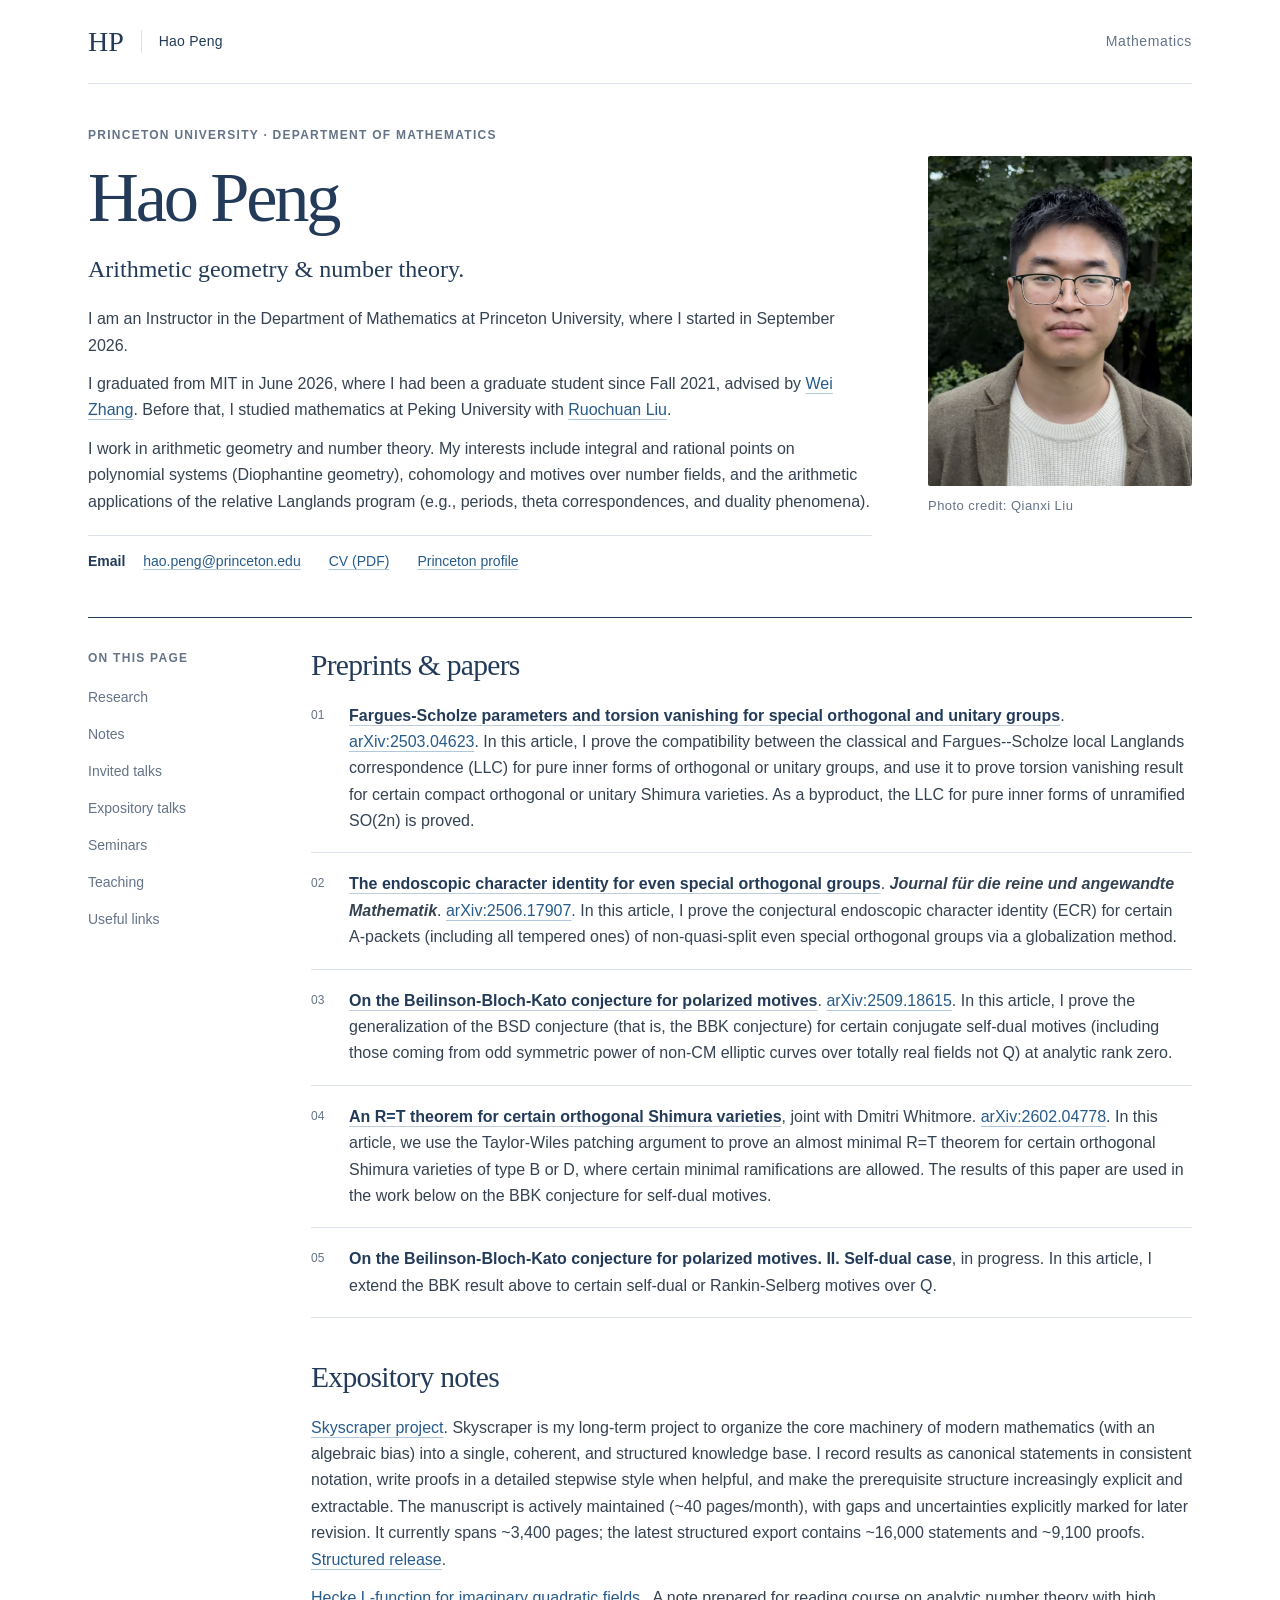
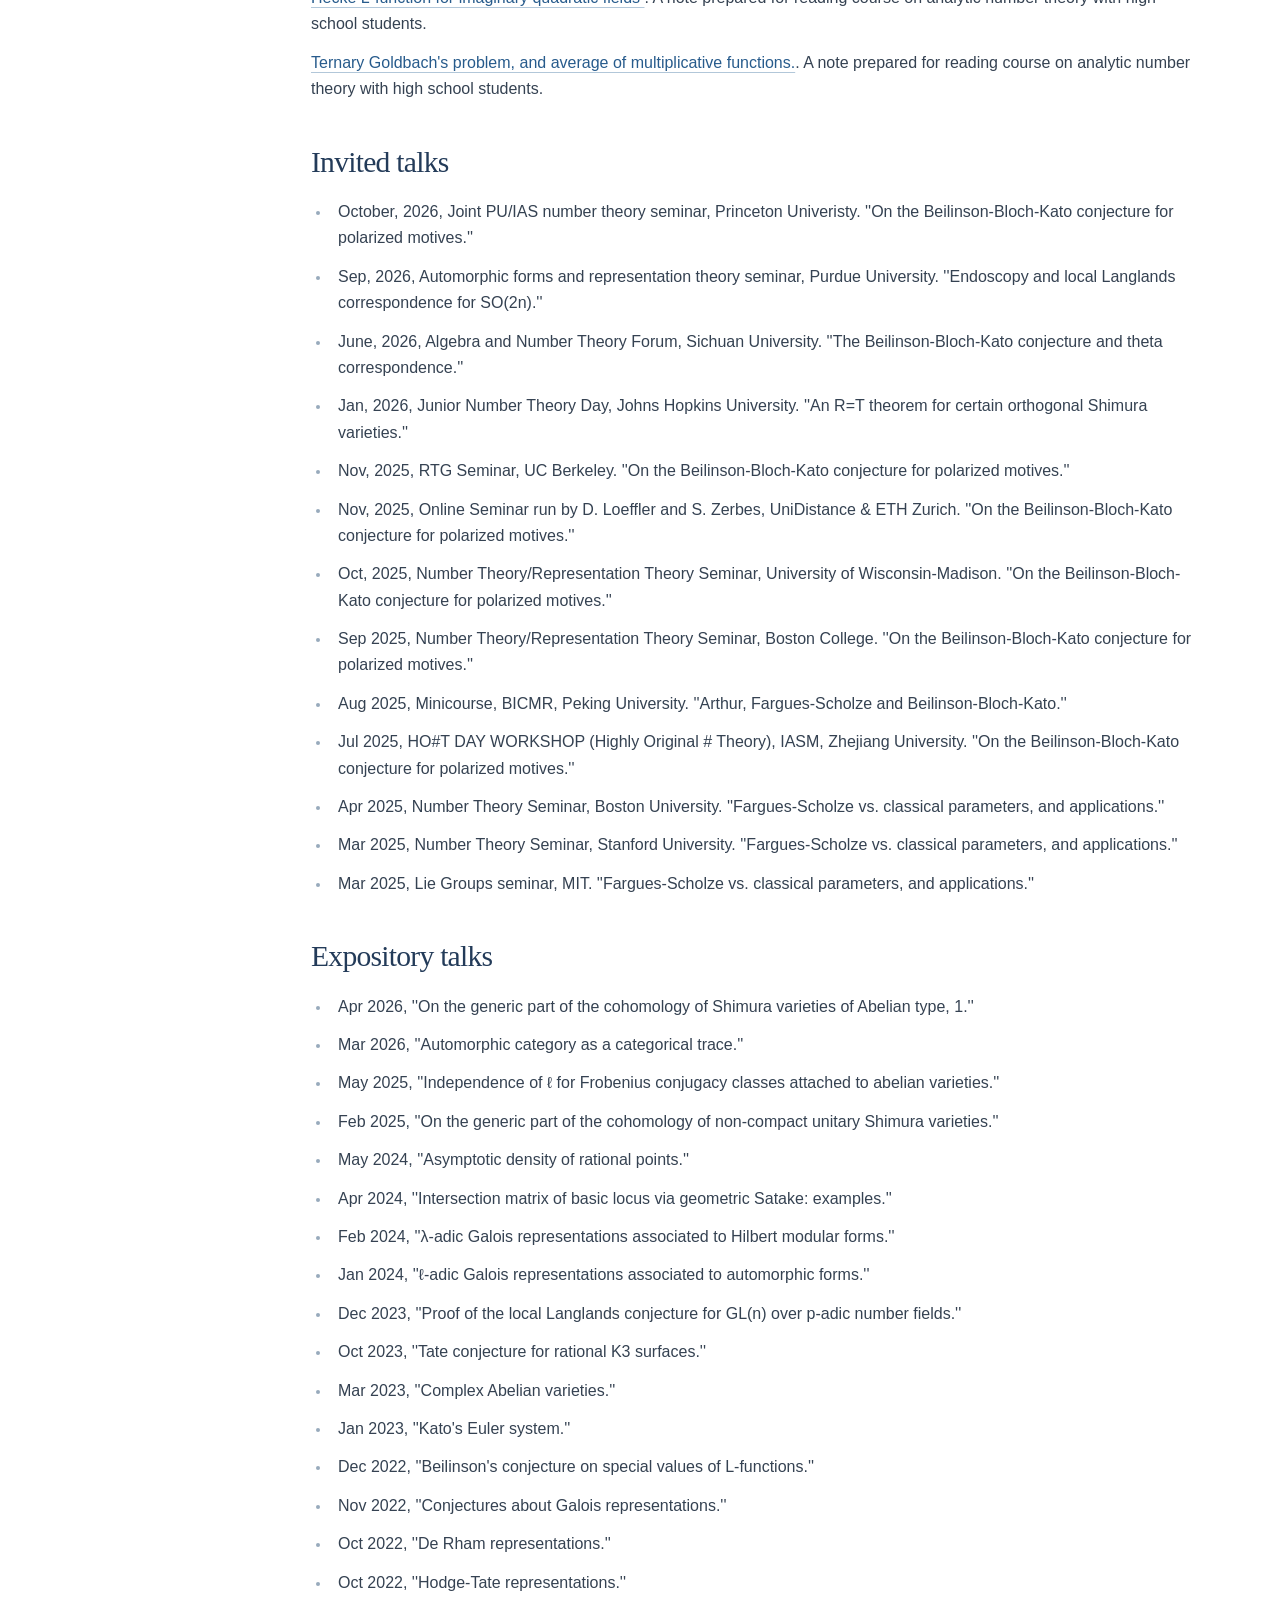
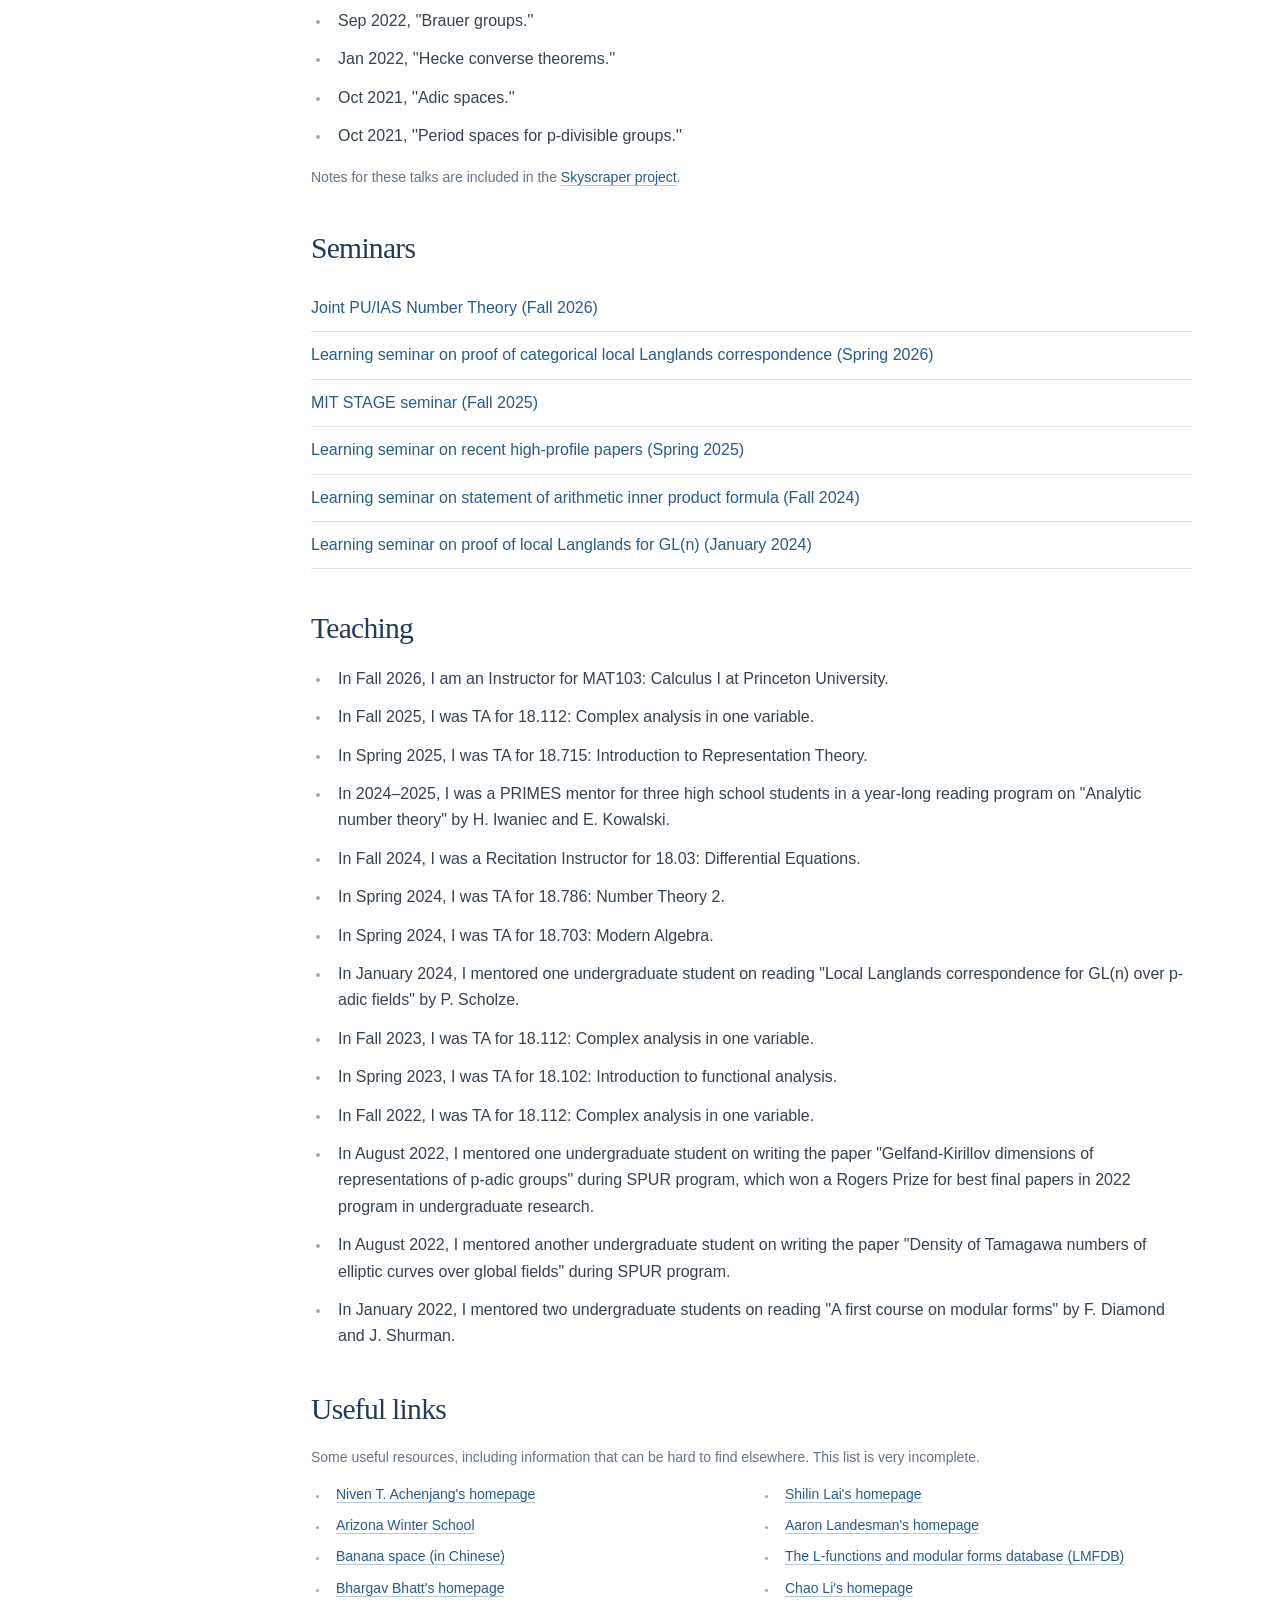
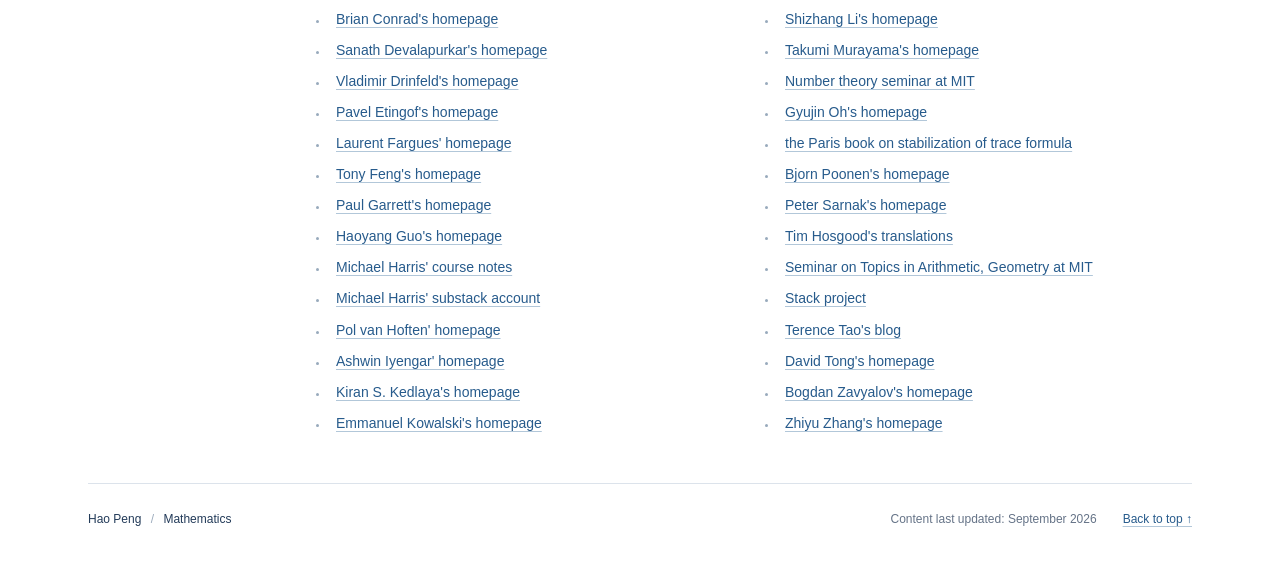
==== commit be34c8c8: "Update index.html" ====
--- a/index.html
+++ b/index.html
@@ -63,7 +63,7 @@
     </li>
 </ul></section><section id="invited-talks" aria-labelledby="invited-talks-heading"><h2 id="invited-talks-heading">Invited talks</h2><ul>
     <li>
-        October, 2026, Joint PU/IAS, Princeton Univeristy. ''On the Beilinson-Bloch-Kato conjecture for polarized motives.''
+        October, 2026, Joint PU/IAS number theory seminar, Princeton Univeristy. ''On the Beilinson-Bloch-Kato conjecture for polarized motives.''
     </li>
     <li>
         Sep, 2026, Automorphic forms and representation theory seminar, Purdue University. ''Endoscopy and local Langlands correspondence for SO(2n).''
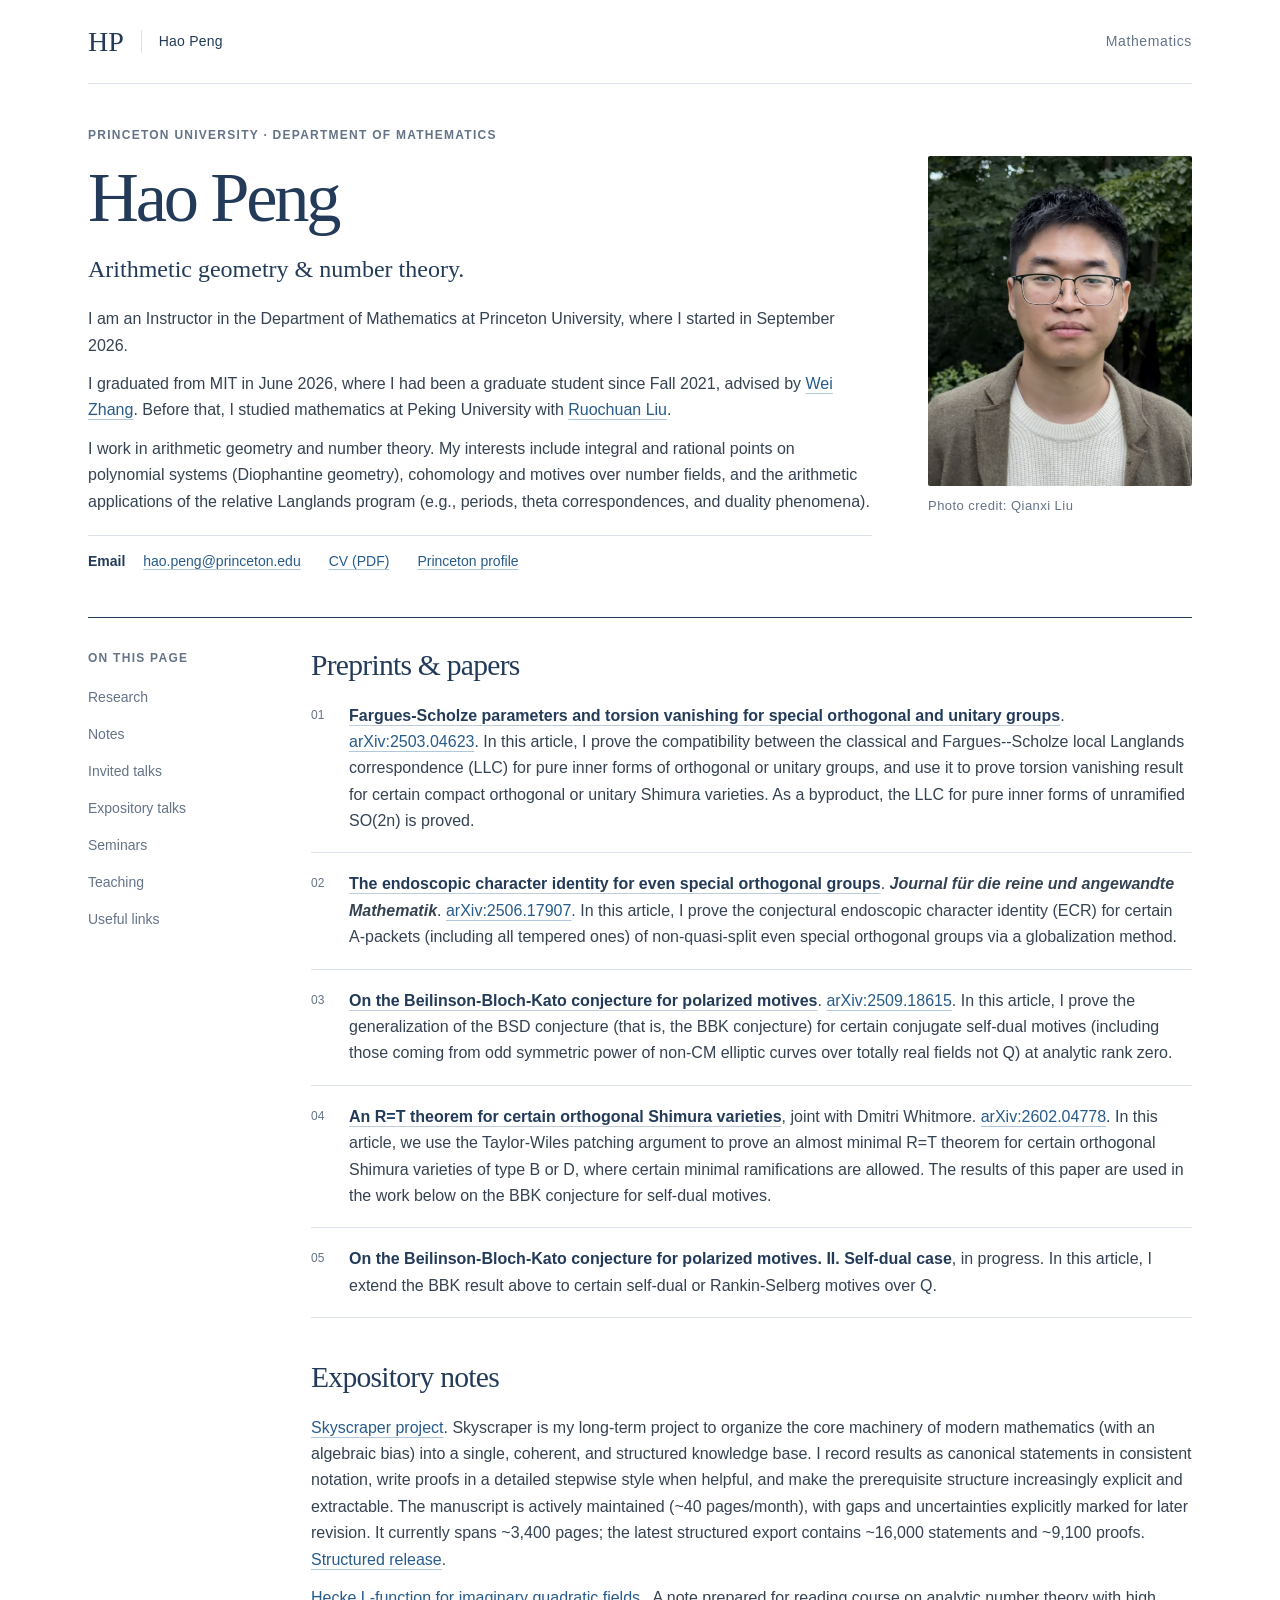
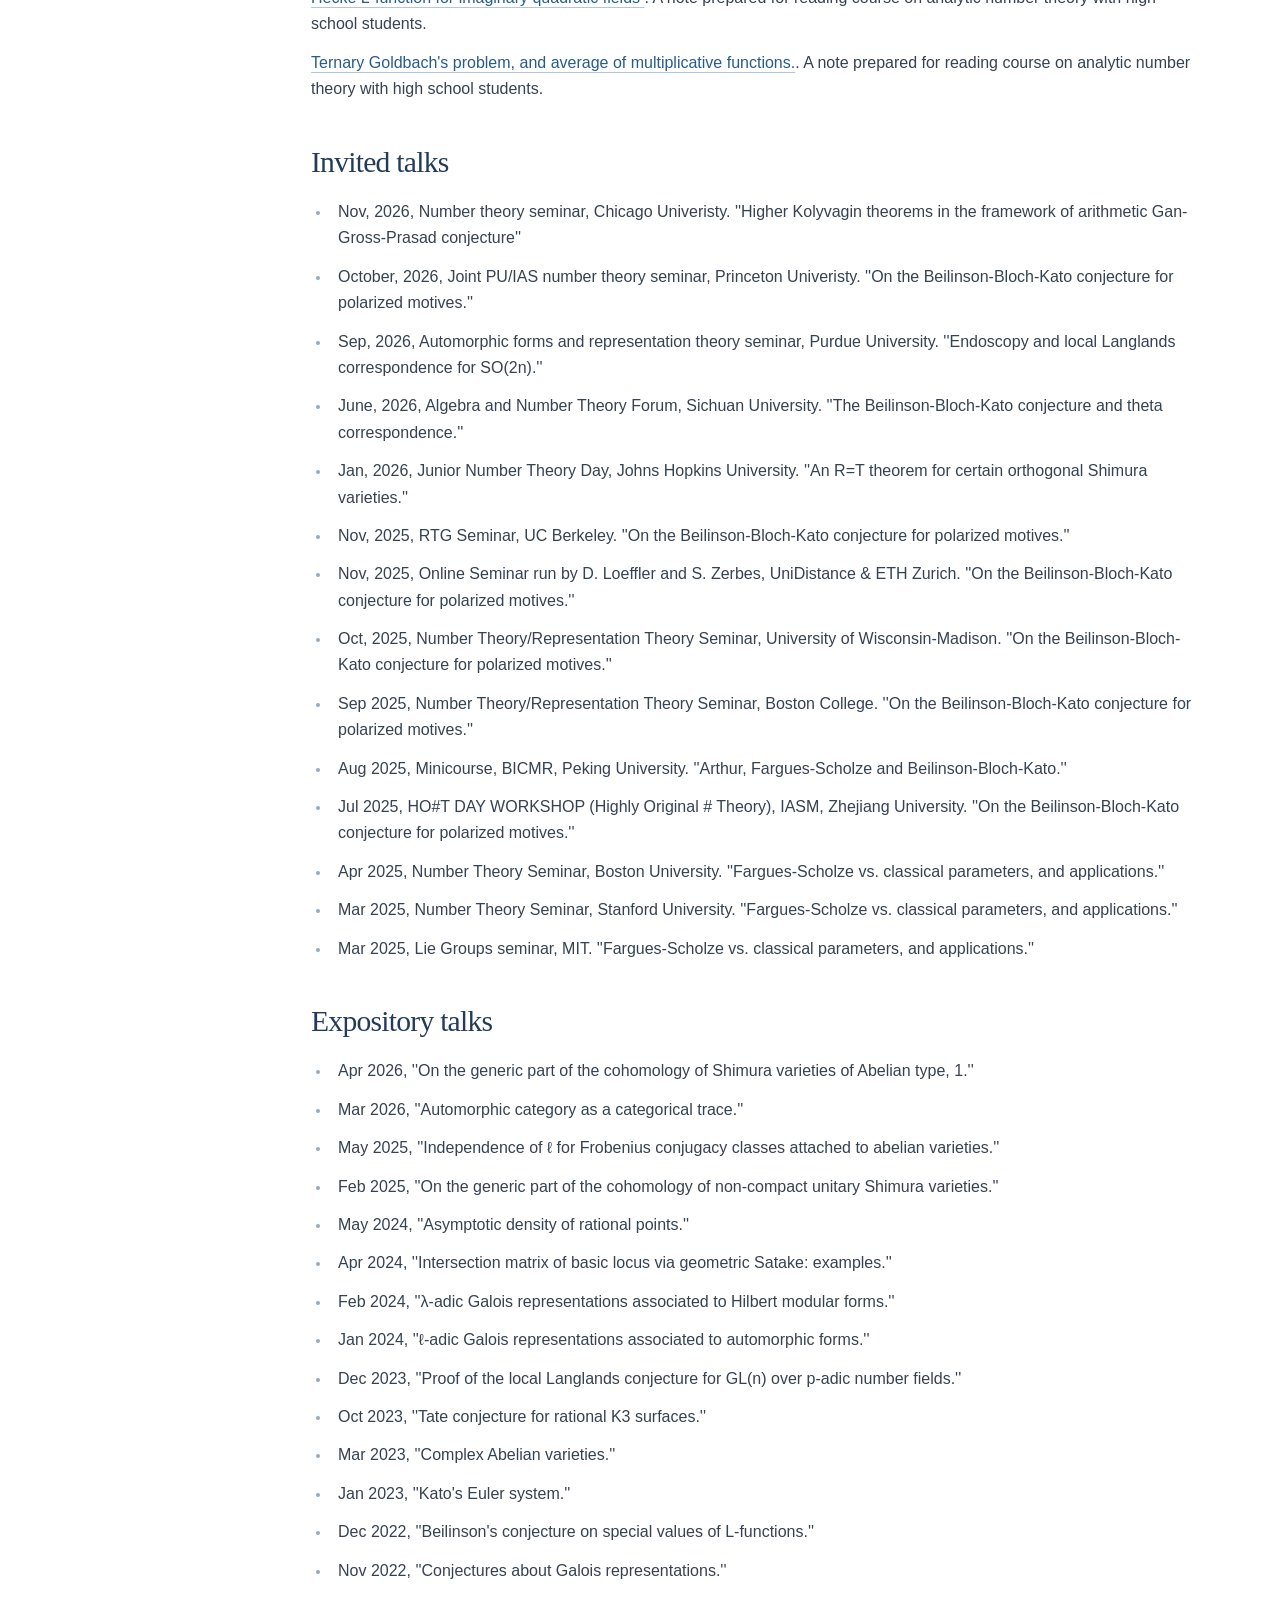
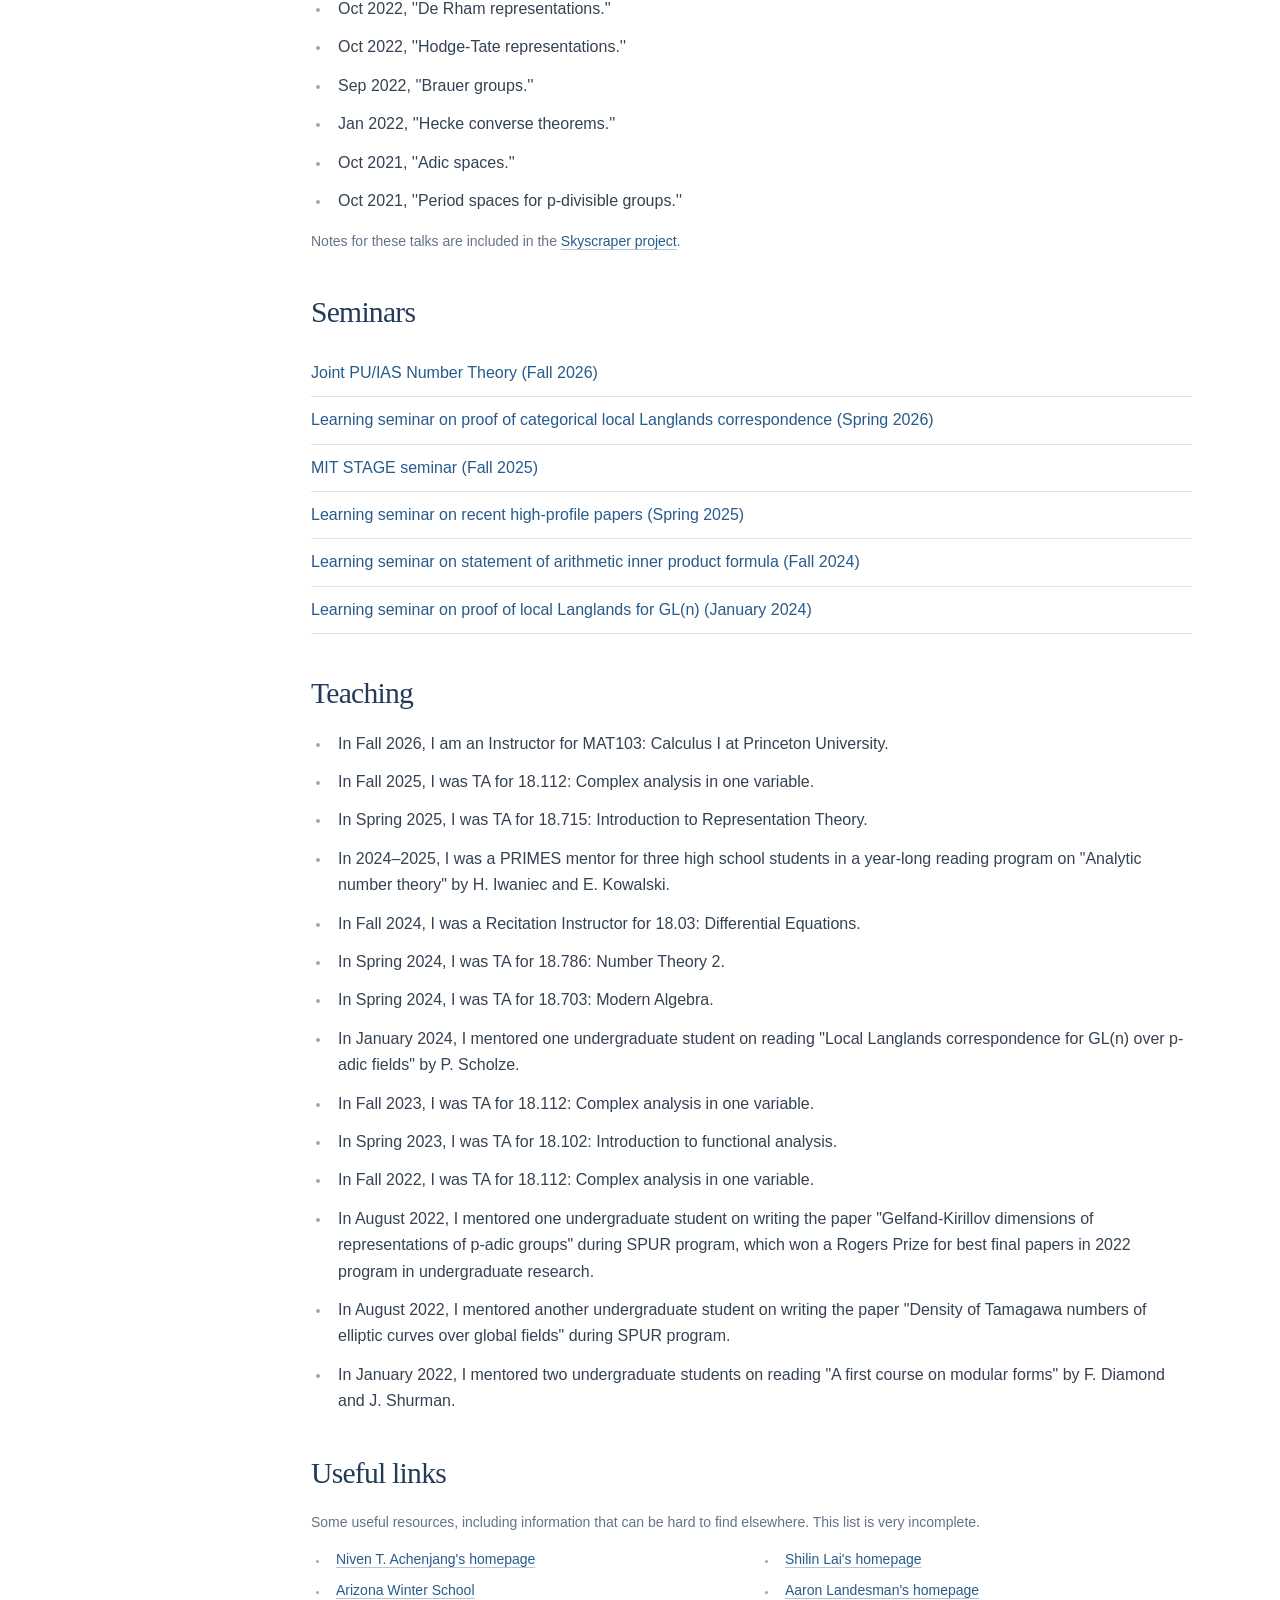
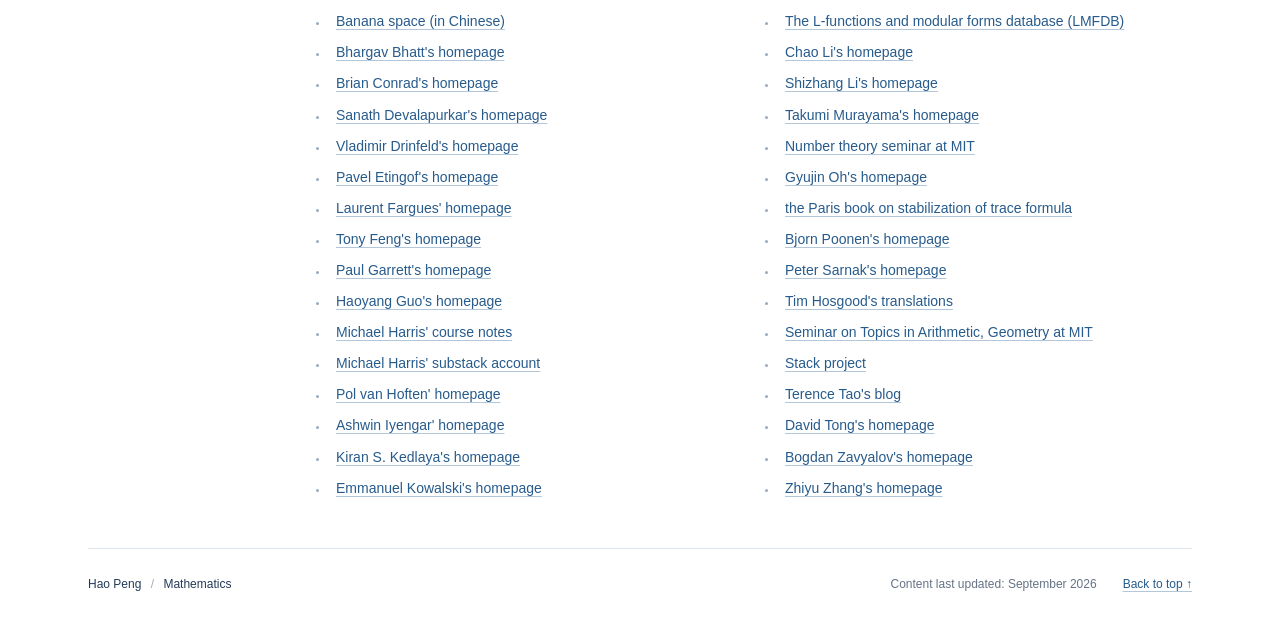
==== commit 1663e23c: "Update index.html" ====
--- a/index.html
+++ b/index.html
@@ -63,6 +63,9 @@
     </li>
 </ul></section><section id="invited-talks" aria-labelledby="invited-talks-heading"><h2 id="invited-talks-heading">Invited talks</h2><ul>
     <li>
+        Nov, 2026, Number theory seminar, Chicago Univeristy. ''Higher Kolyvagin theorems in the framework of arithmetic Gan-Gross-Prasad conjecture''
+    </li>
+    <li>
         October, 2026, Joint PU/IAS number theory seminar, Princeton Univeristy. ''On the Beilinson-Bloch-Kato conjecture for polarized motives.''
     </li>
     <li>
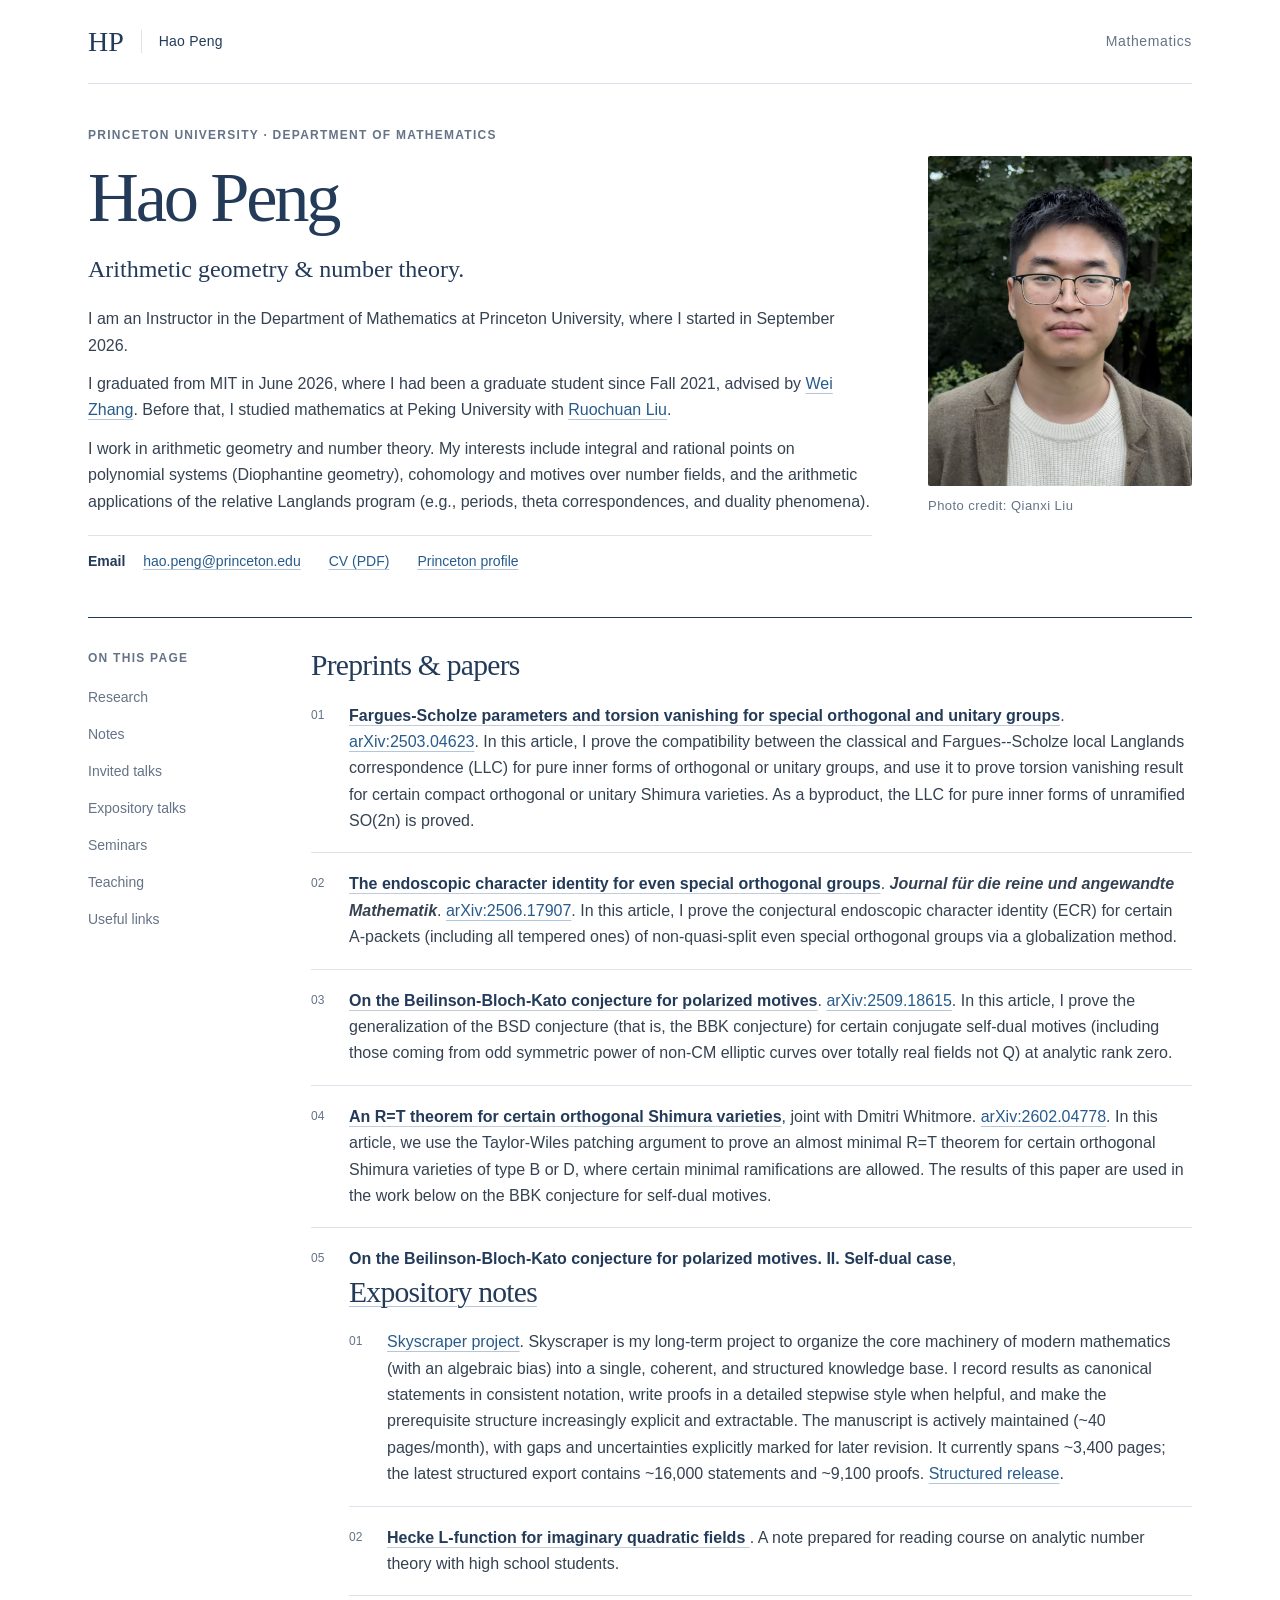
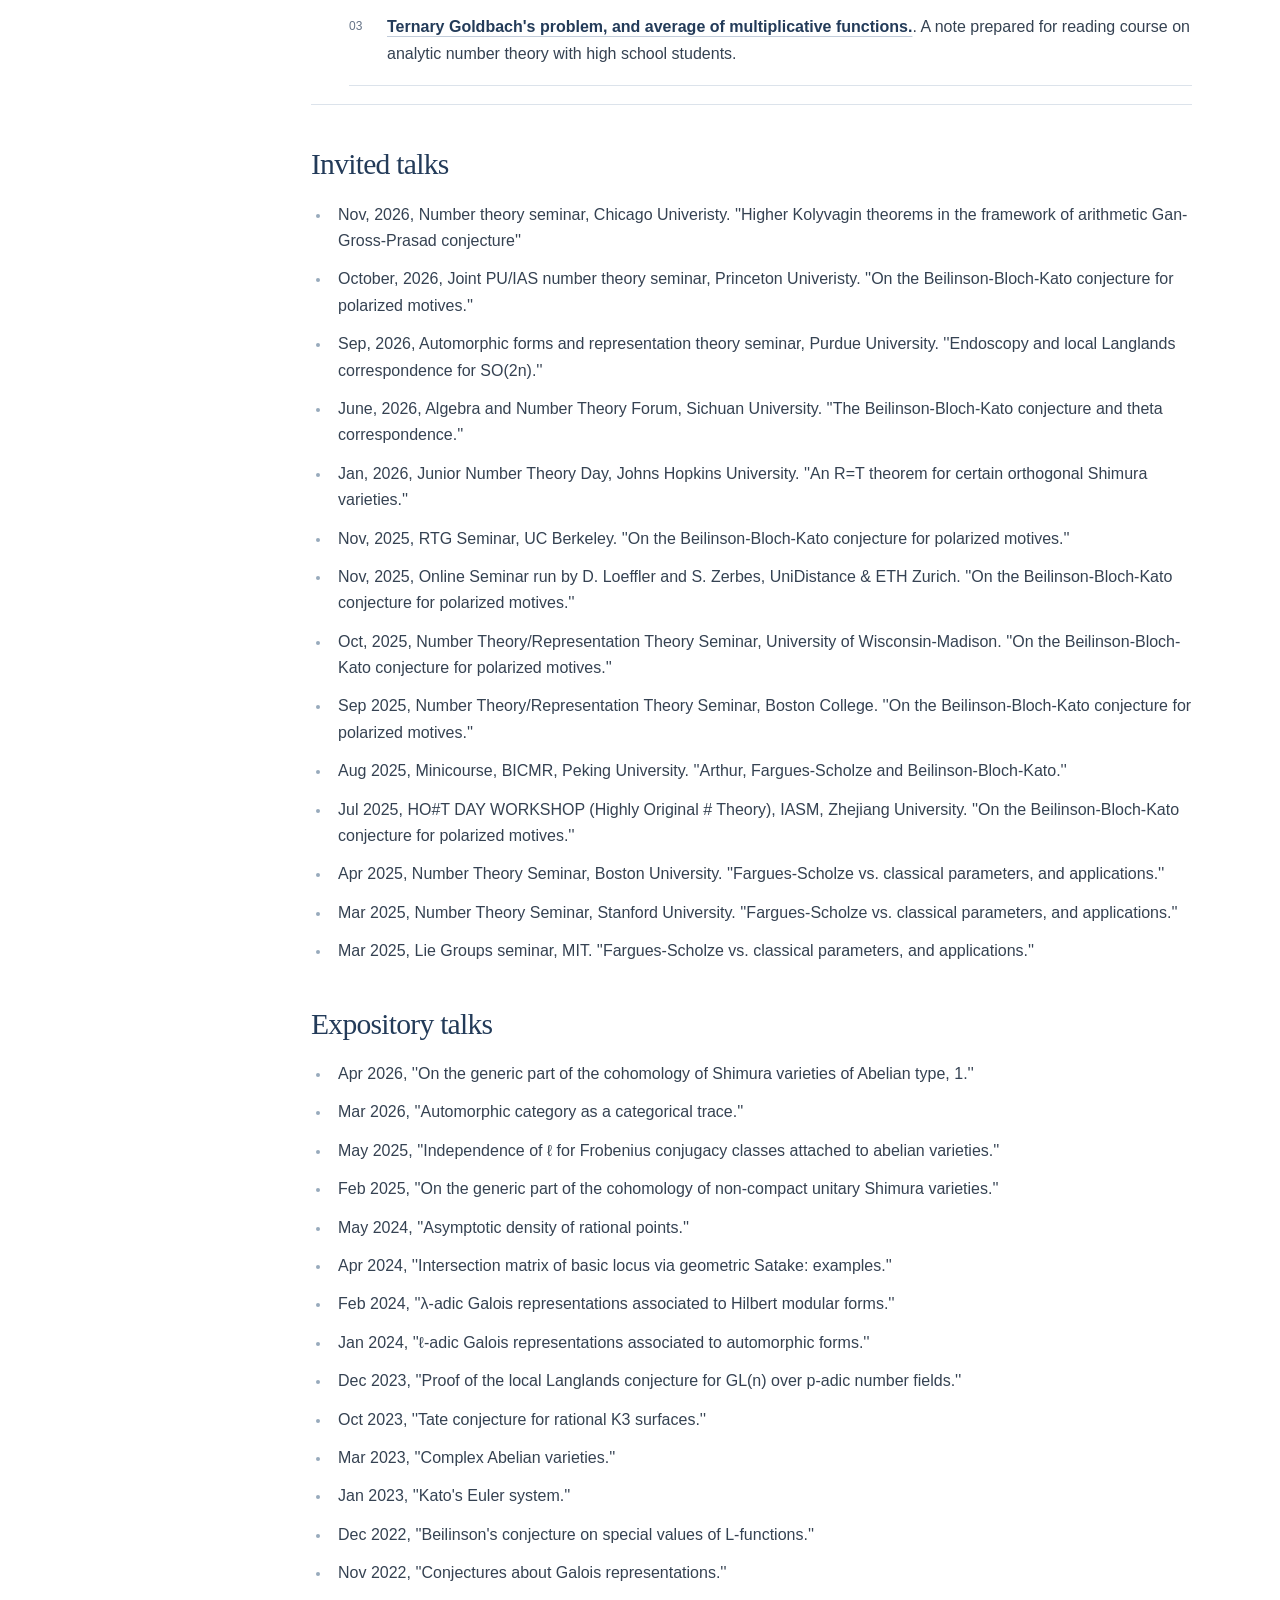
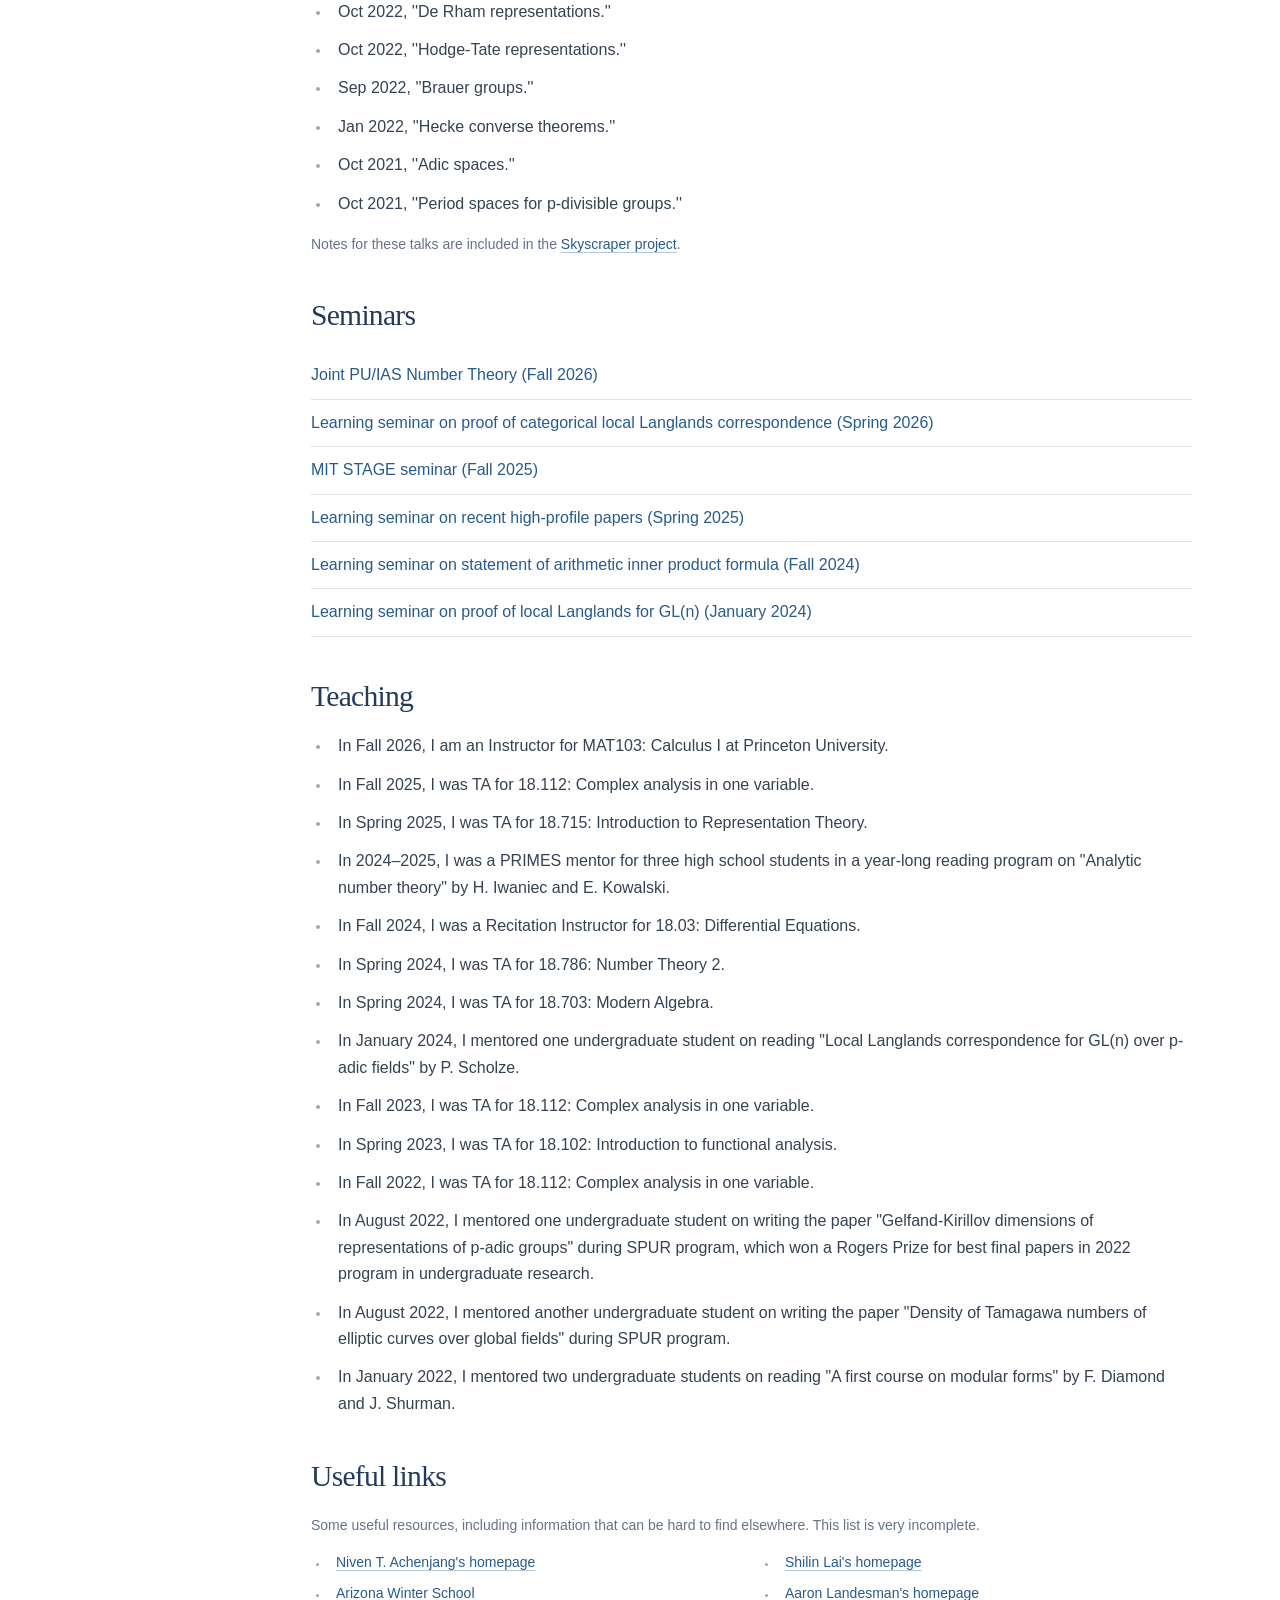
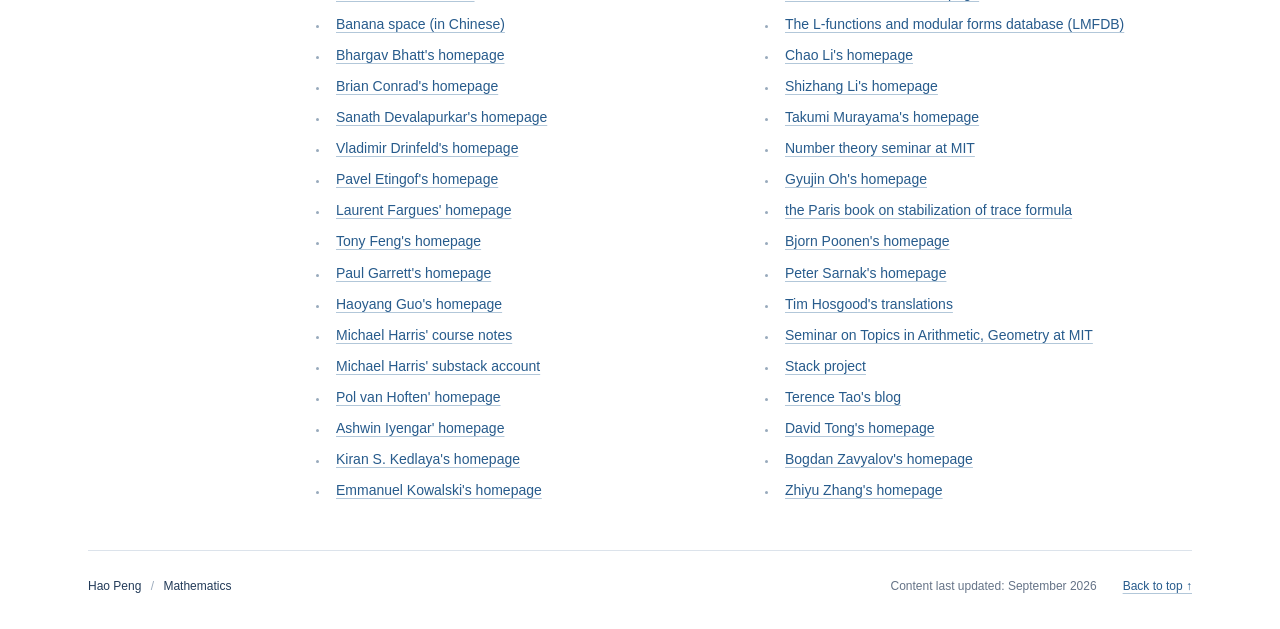
==== commit 1830c55e: "Update index.html" ====
--- a/index.html
+++ b/index.html
@@ -47,7 +47,7 @@
         <a href="R_T_orthogonal.pdf">An R=T theorem for certain orthogonal Shimura varieties</a>, joint with Dmitri Whitmore.  <a href="https://arxiv.org/abs/2602.04778">arXiv:2602.04778</a>. In this article, we use the Taylor-Wiles patching argument to prove an almost minimal R=T theorem for certain orthogonal Shimura varieties of type B or D, where certain minimal ramifications are allowed. The results of this paper are used in the work below on the BBK conjecture for self-dual motives.
     </li>
     <li>
-        <span>On the Beilinson-Bloch-Kato conjecture for polarized motives. II. Self-dual case</span>, in progress. In this article, I extend the BBK result above to certain self-dual or Rankin-Selberg motives over Q.
+        <span>On the Beilinson-Bloch-Kato conjecture for polarized motives. II. Self-dual case</span>, <a href="BBK_orthogonal.pdf</a>. In this article, I extend the BBK result above to certain self-dual or Rankin-Selberg motives over totally real fields.
     </li>
 </ul></section><section id="notes" aria-labelledby="notes-heading"><h2 id="notes-heading">Expository notes</h2><ul>
     <li>
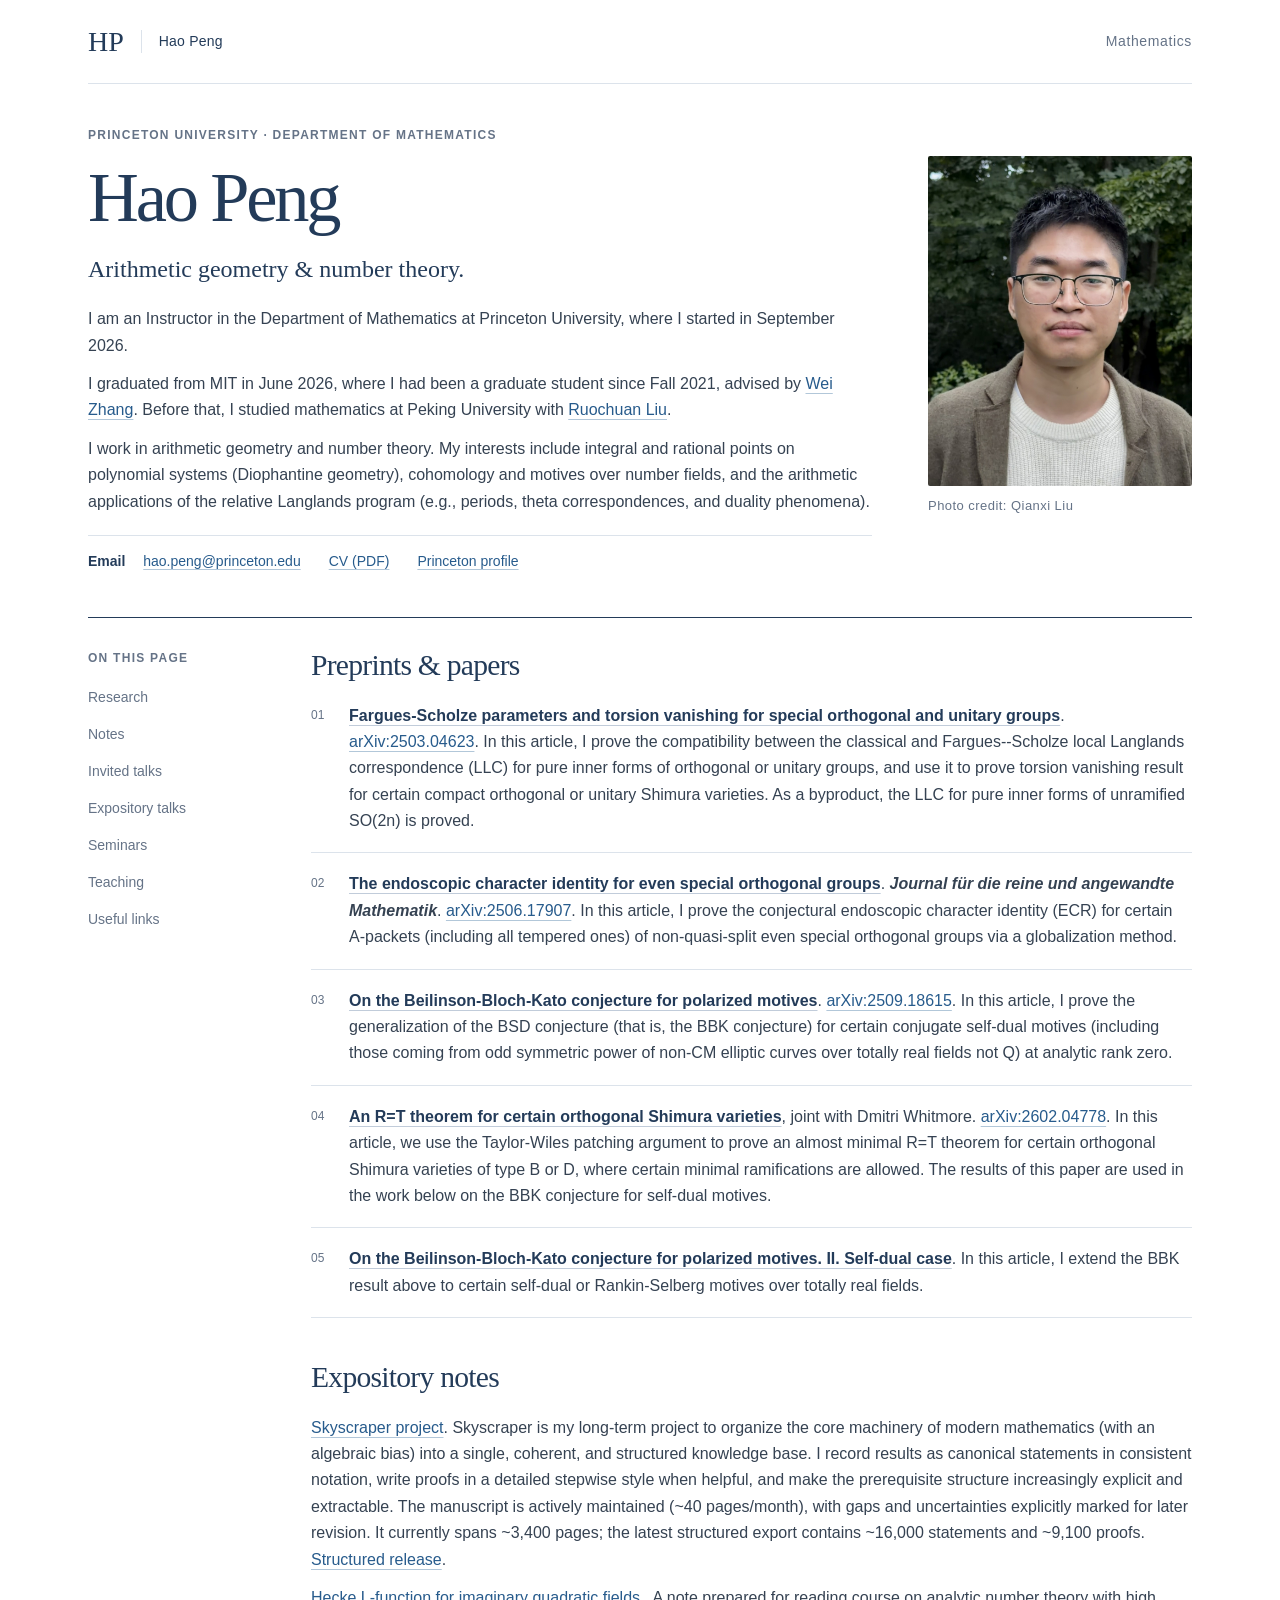
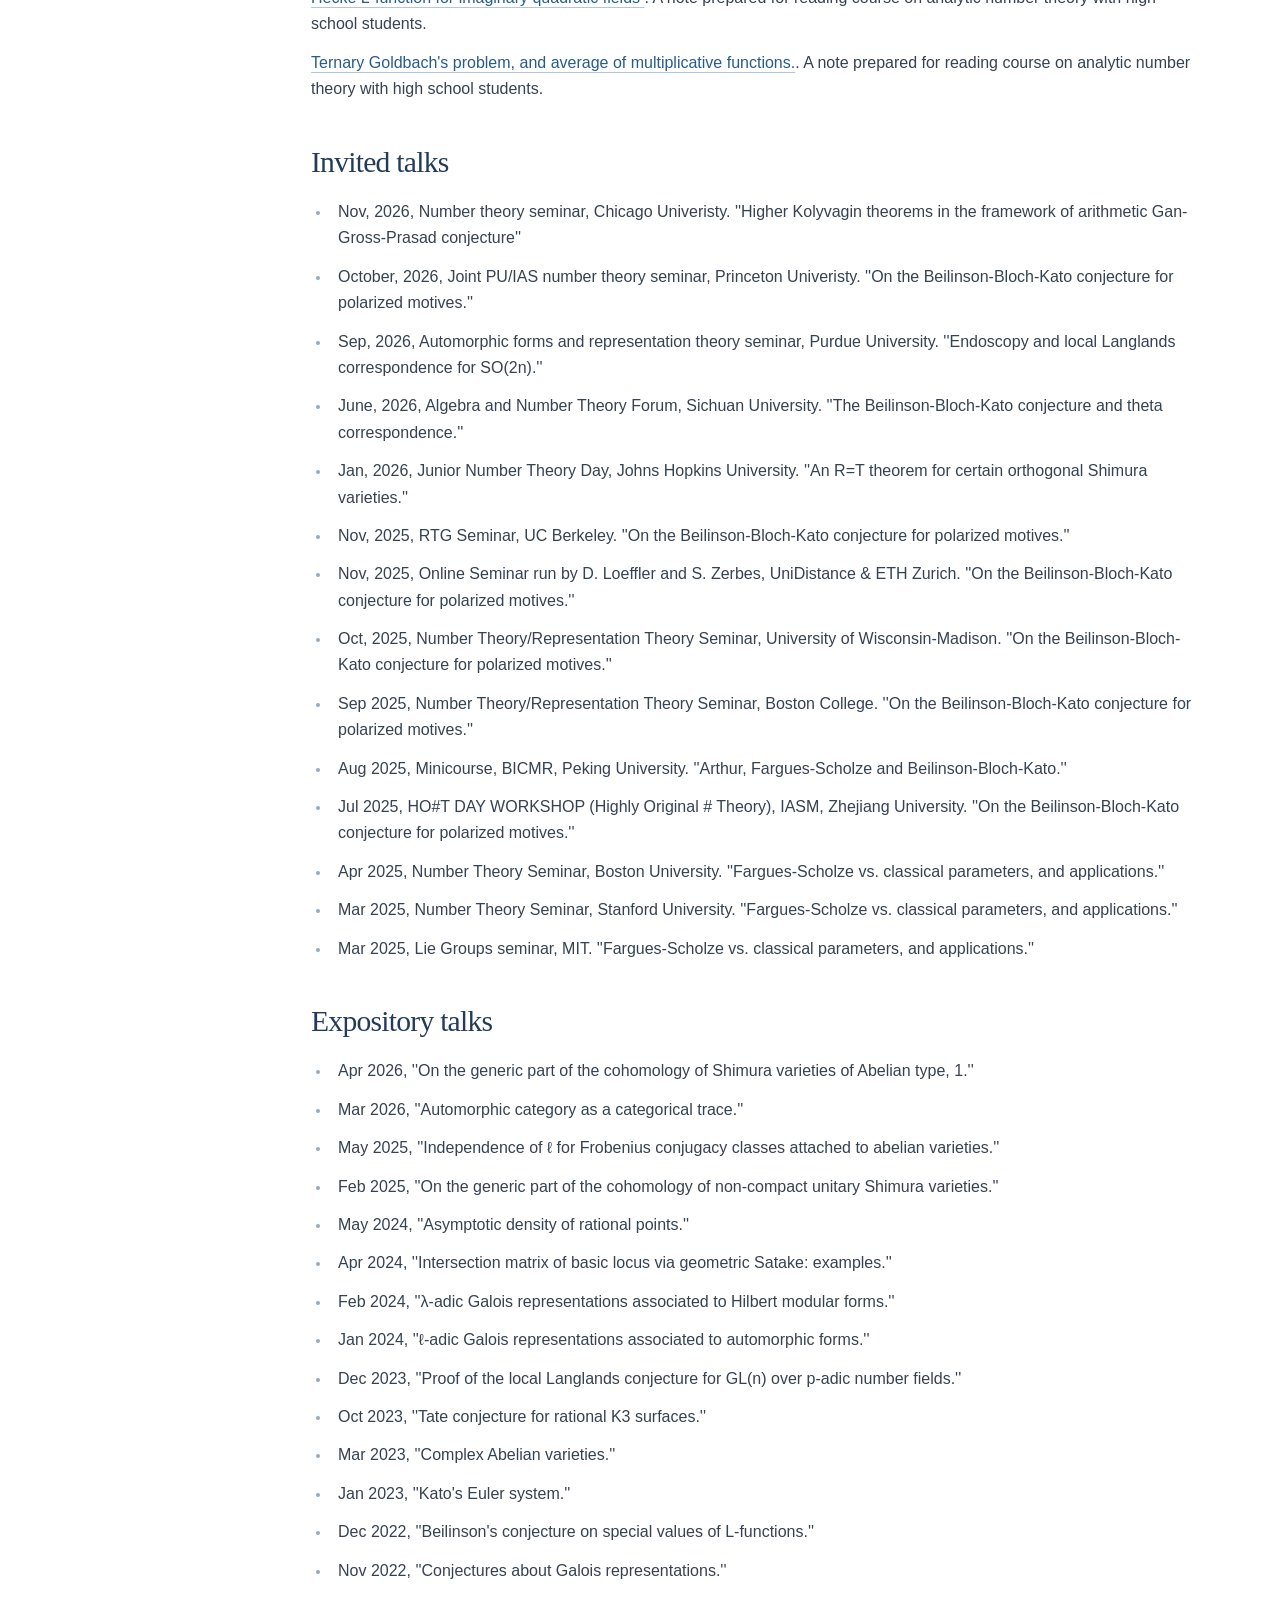
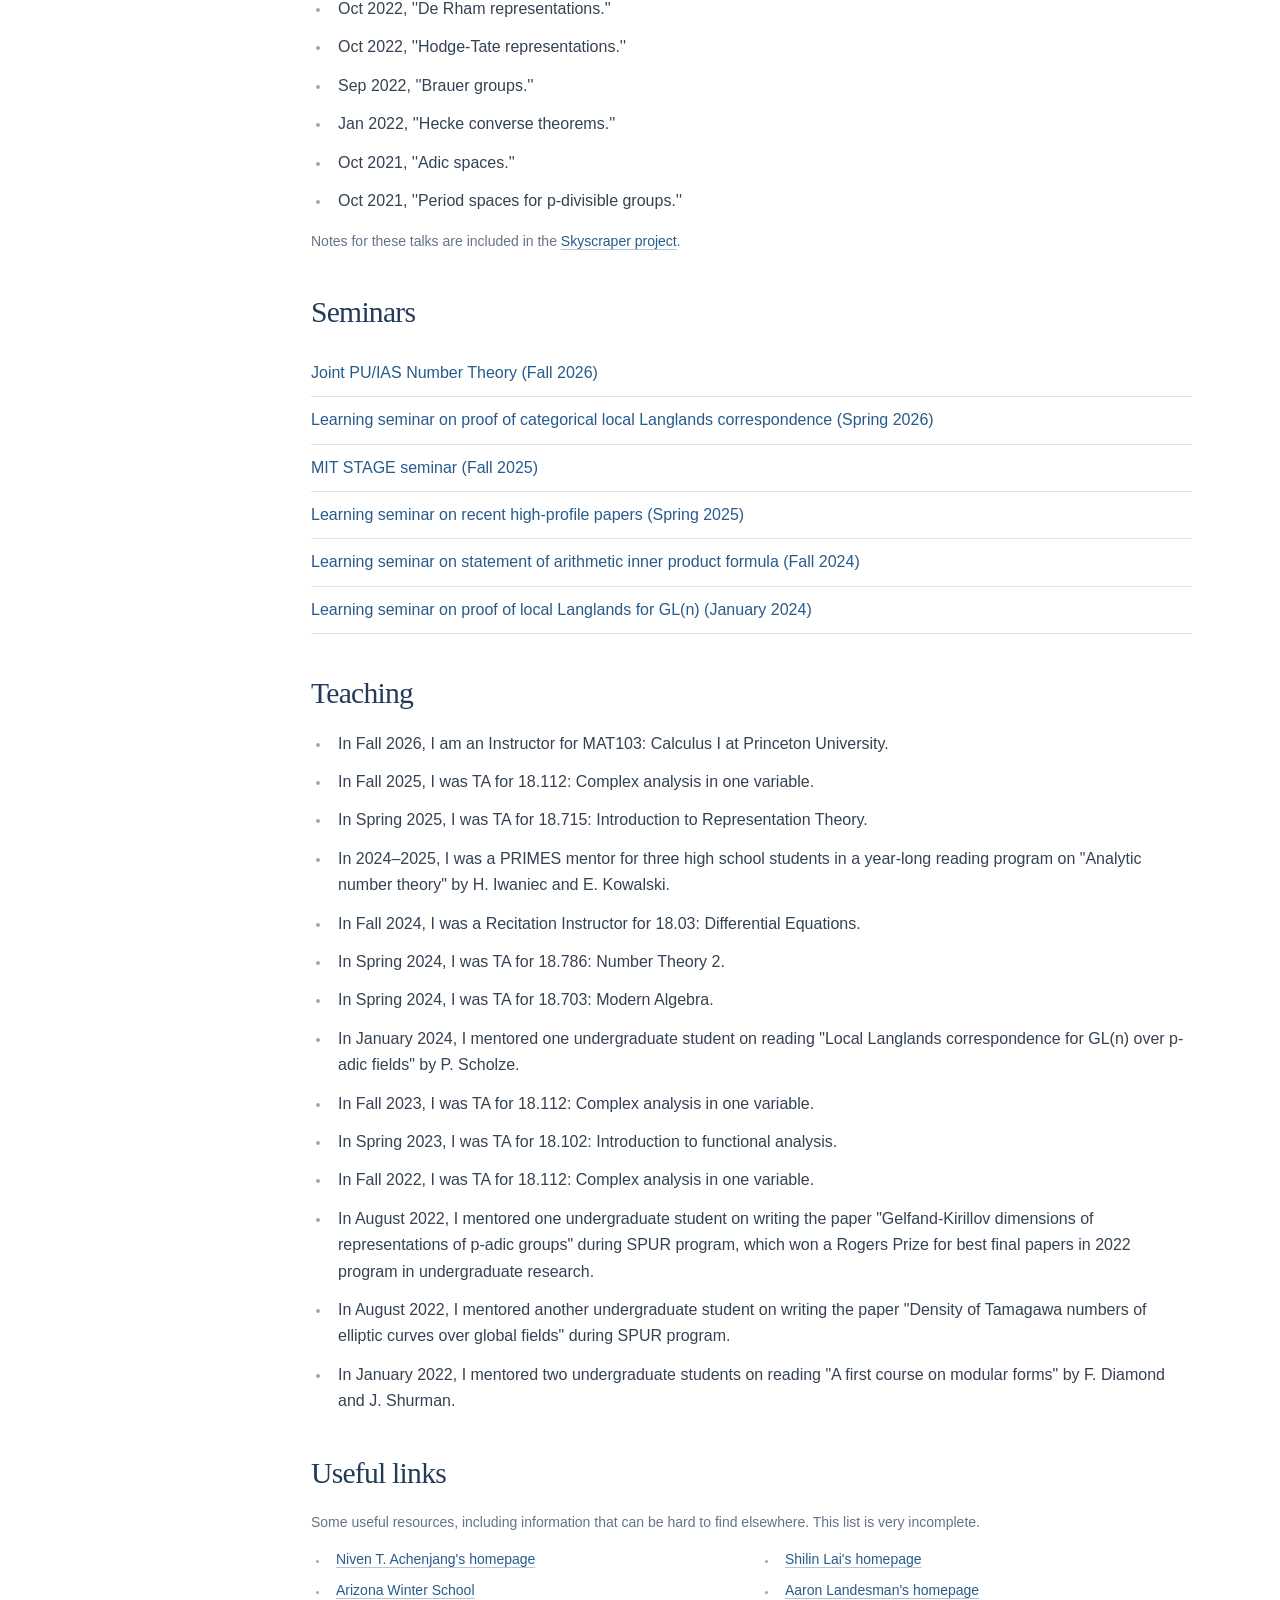
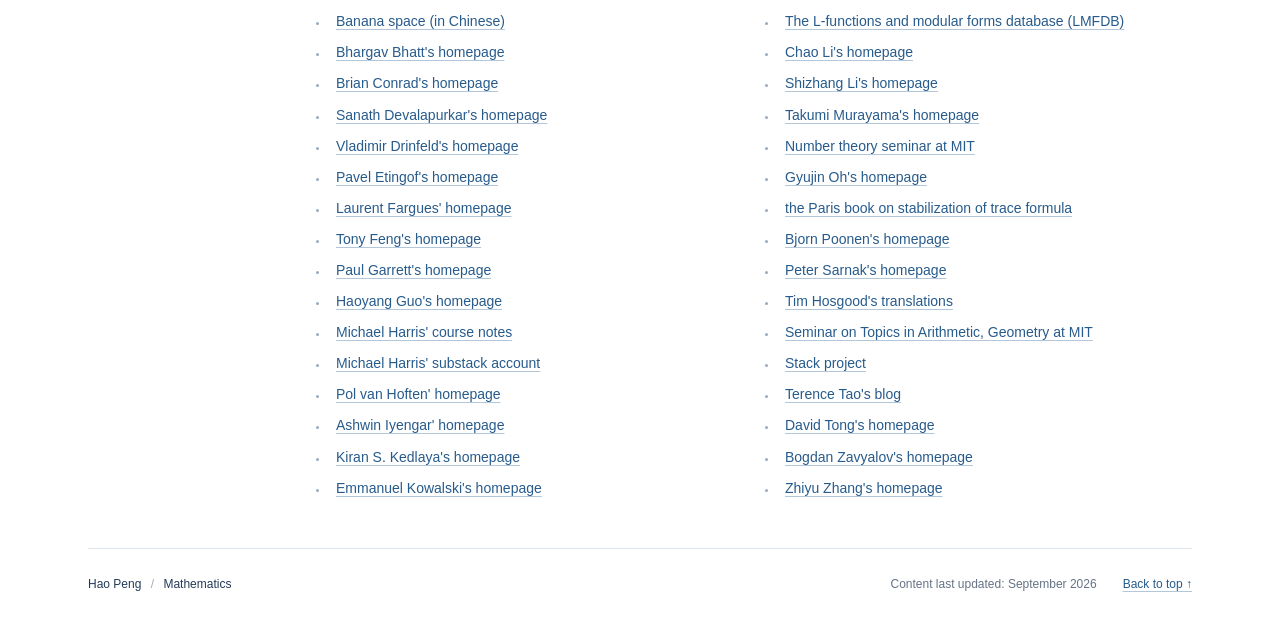
==== commit 5ca289ad: "Add files via upload" ====
--- a/index.html
+++ b/index.html
@@ -47,7 +47,7 @@
         <a href="R_T_orthogonal.pdf">An R=T theorem for certain orthogonal Shimura varieties</a>, joint with Dmitri Whitmore.  <a href="https://arxiv.org/abs/2602.04778">arXiv:2602.04778</a>. In this article, we use the Taylor-Wiles patching argument to prove an almost minimal R=T theorem for certain orthogonal Shimura varieties of type B or D, where certain minimal ramifications are allowed. The results of this paper are used in the work below on the BBK conjecture for self-dual motives.
     </li>
     <li>
-        <span>On the Beilinson-Bloch-Kato conjecture for polarized motives. II. Self-dual case</span>, <a href="BBK_orthogonal.pdf</a>. In this article, I extend the BBK result above to certain self-dual or Rankin-Selberg motives over totally real fields.
+        <a href="BBK_orthogonal.pdf">On the Beilinson-Bloch-Kato conjecture for polarized motives. II. Self-dual case</a>. In this article, I extend the BBK result above to certain self-dual or Rankin-Selberg motives over totally real fields.
     </li>
 </ul></section><section id="notes" aria-labelledby="notes-heading"><h2 id="notes-heading">Expository notes</h2><ul>
     <li>
@@ -354,3 +354,4 @@
 <footer><span>Hao Peng <span class="footer-divider">/</span> Mathematics</span><span>Content last updated: September 2026</span><a href="#about">Back to top ↑</a></footer>
 </div></body></html>
 
+
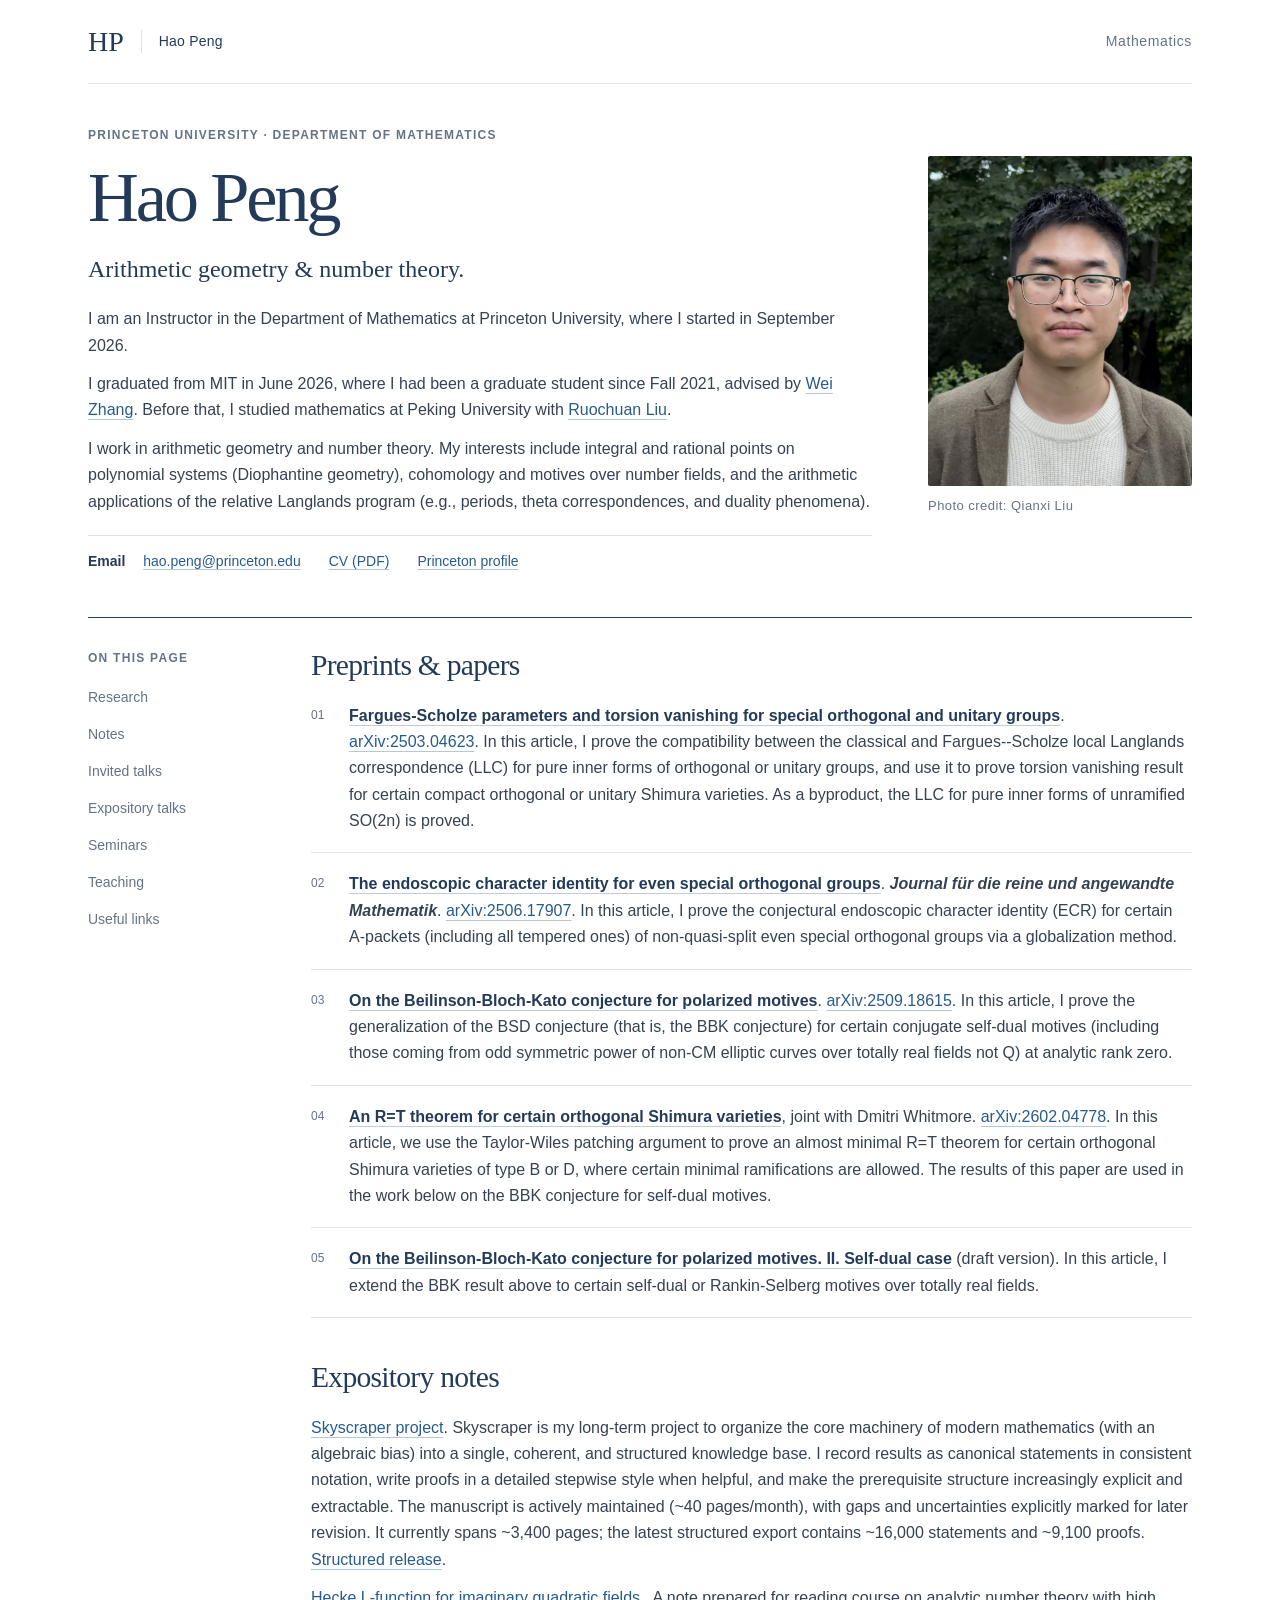
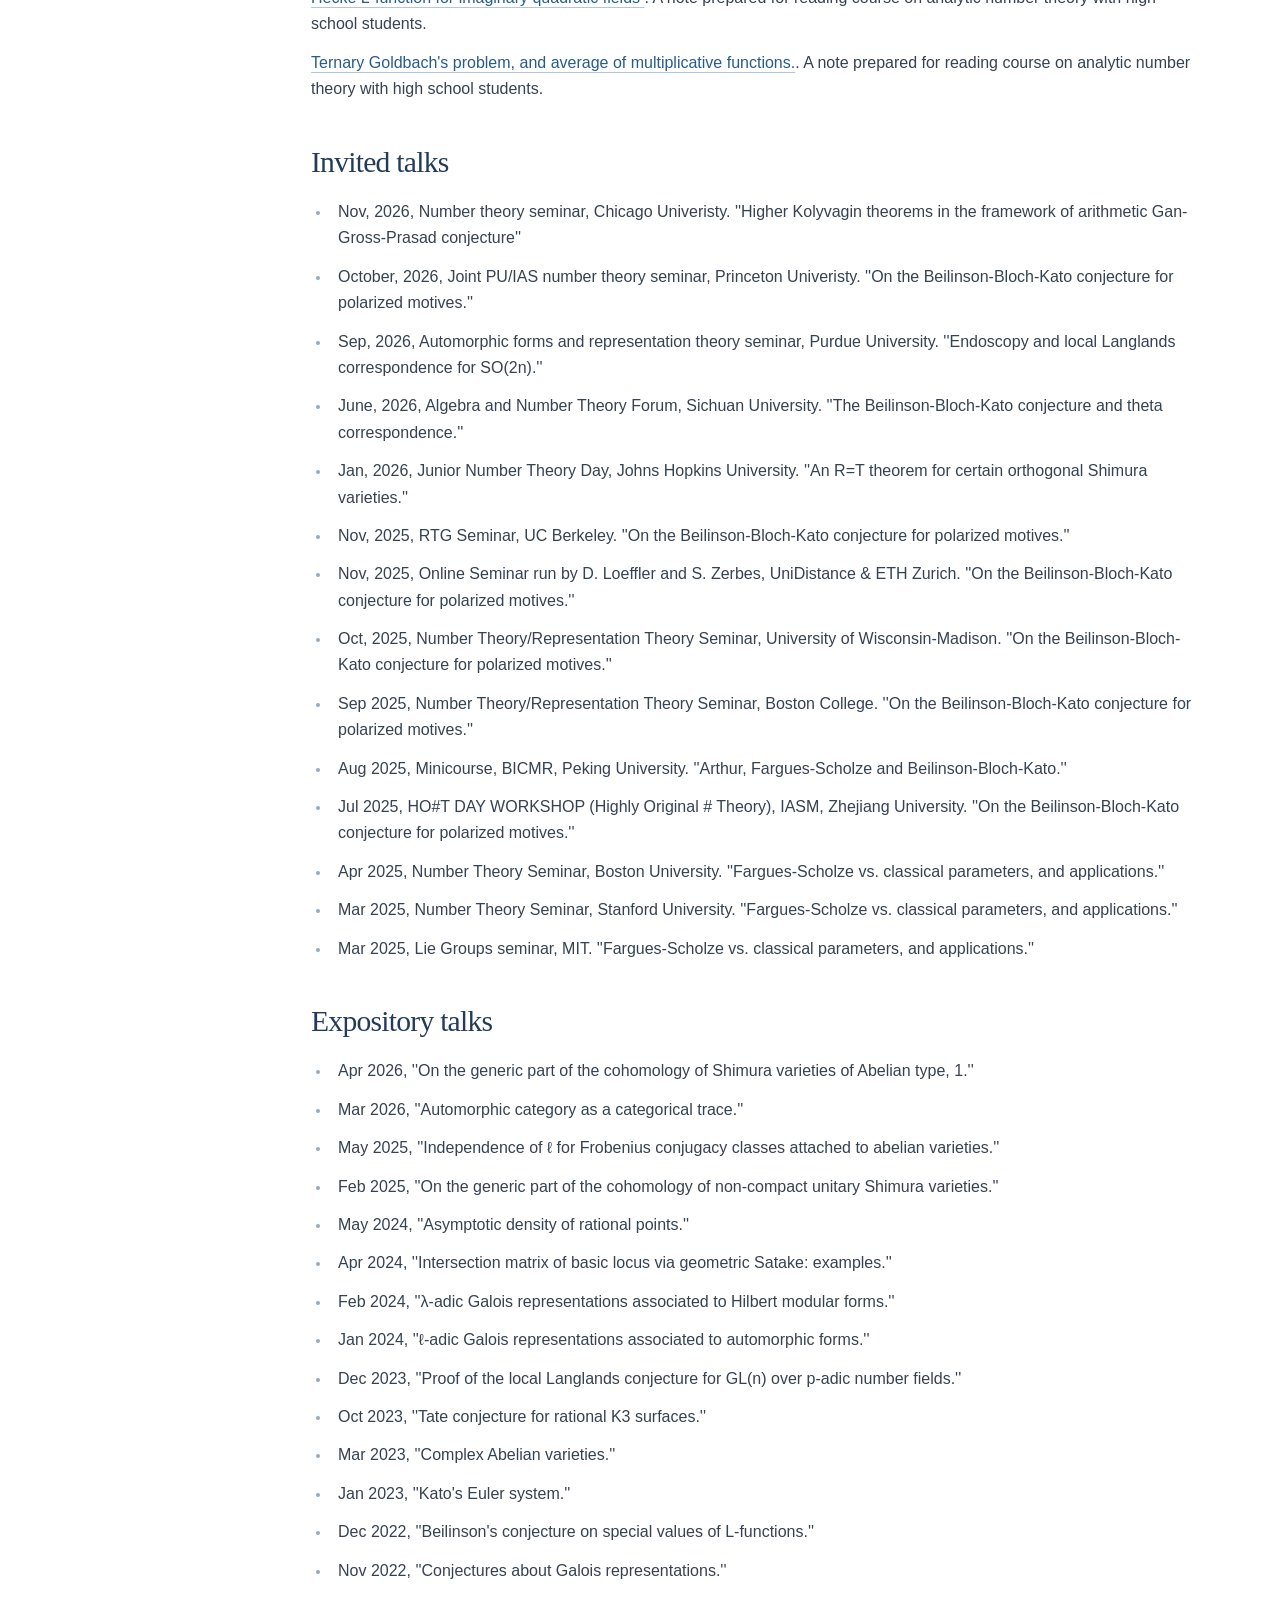
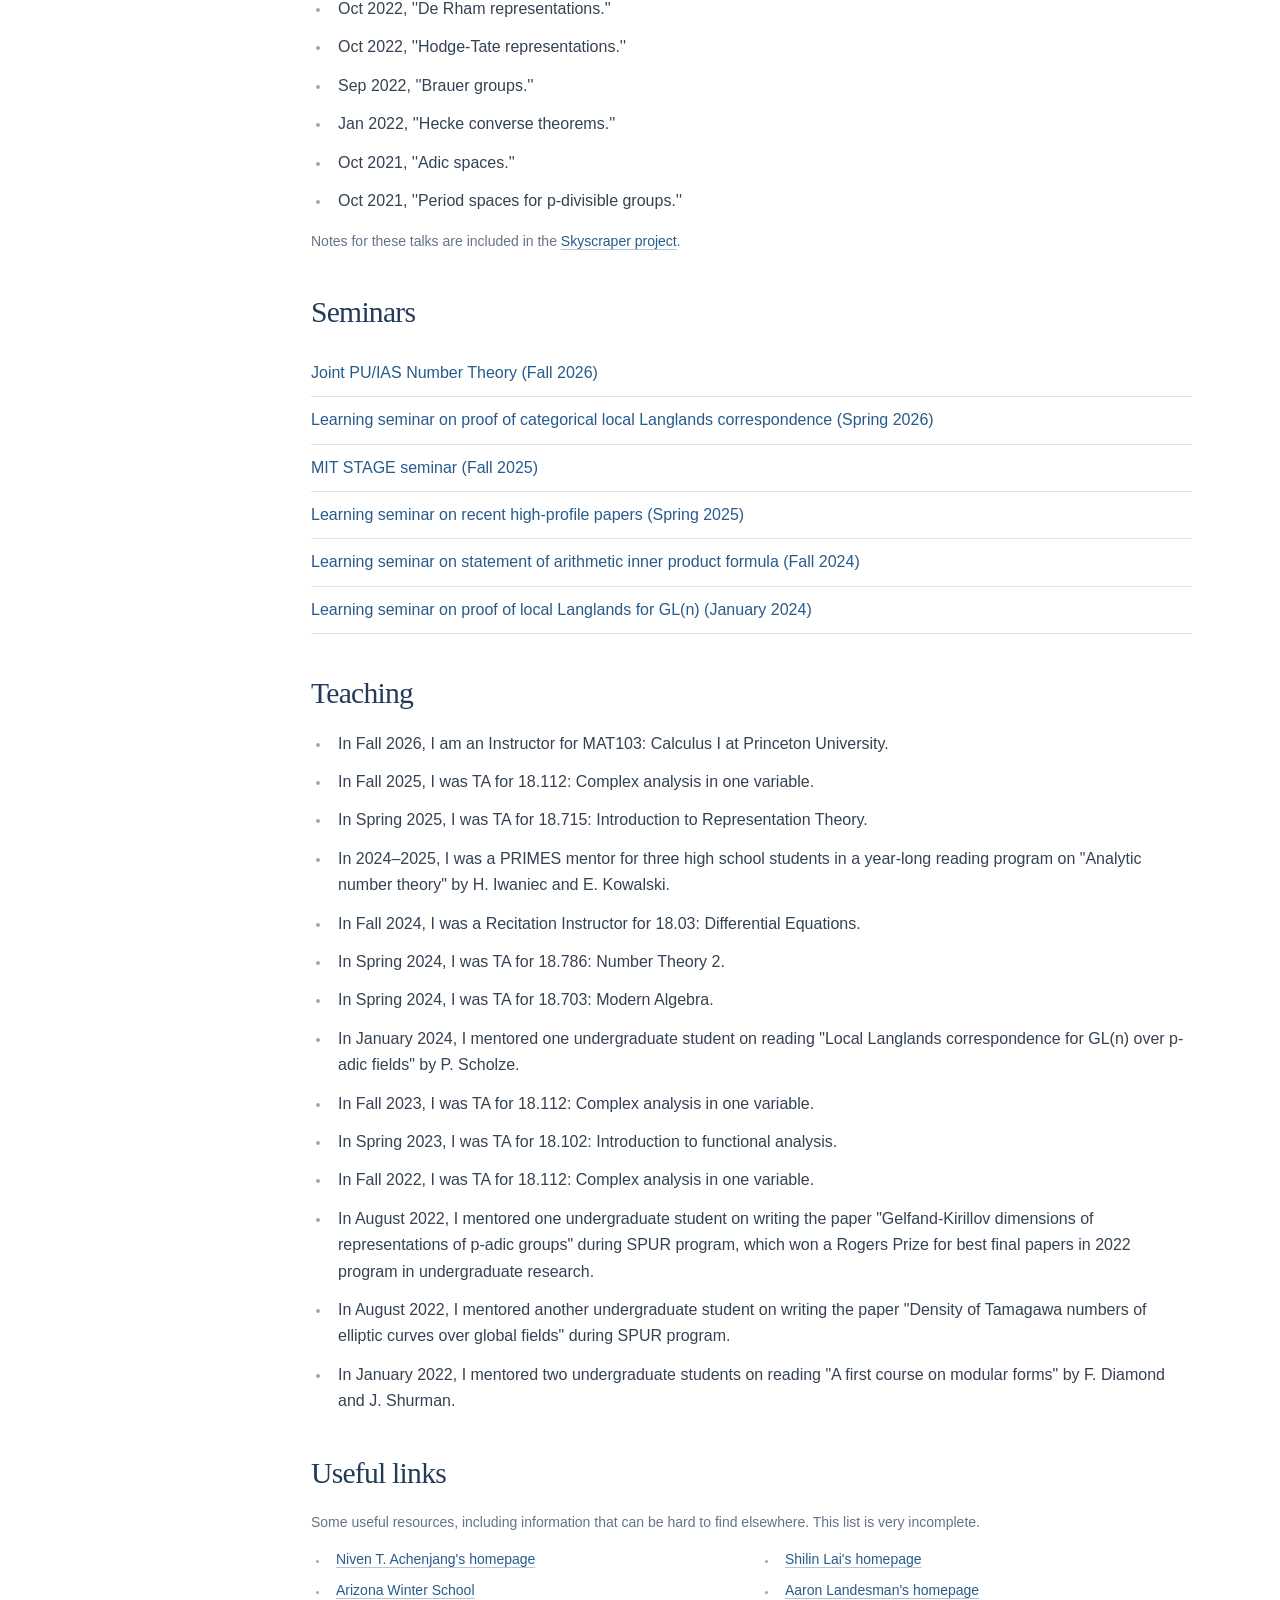
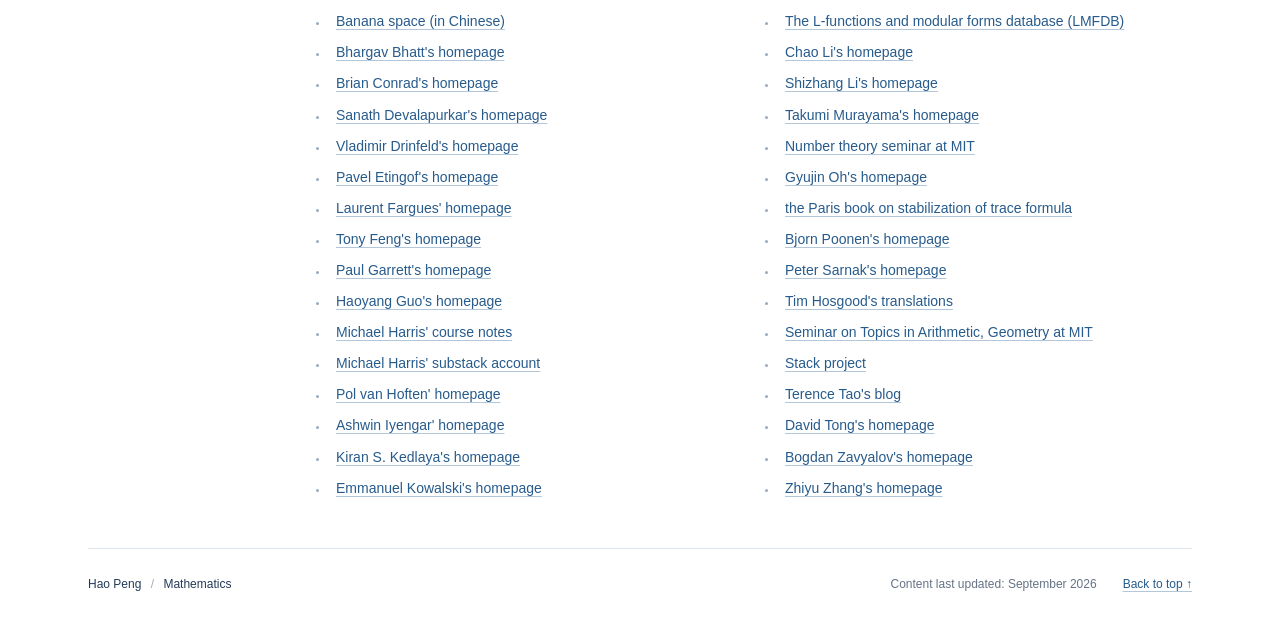
==== commit e179a15c: "Add files via upload" ====
--- a/index.html
+++ b/index.html
@@ -47,7 +47,7 @@
         <a href="R_T_orthogonal.pdf">An R=T theorem for certain orthogonal Shimura varieties</a>, joint with Dmitri Whitmore.  <a href="https://arxiv.org/abs/2602.04778">arXiv:2602.04778</a>. In this article, we use the Taylor-Wiles patching argument to prove an almost minimal R=T theorem for certain orthogonal Shimura varieties of type B or D, where certain minimal ramifications are allowed. The results of this paper are used in the work below on the BBK conjecture for self-dual motives.
     </li>
     <li>
-        <a href="BBK_orthogonal.pdf">On the Beilinson-Bloch-Kato conjecture for polarized motives. II. Self-dual case</a>. In this article, I extend the BBK result above to certain self-dual or Rankin-Selberg motives over totally real fields.
+        <a href="BBK_orthogonal.pdf">On the Beilinson-Bloch-Kato conjecture for polarized motives. II. Self-dual case</a> (draft version). In this article, I extend the BBK result above to certain self-dual or Rankin-Selberg motives over totally real fields.
     </li>
 </ul></section><section id="notes" aria-labelledby="notes-heading"><h2 id="notes-heading">Expository notes</h2><ul>
     <li>
@@ -355,3 +355,4 @@
 </div></body></html>
 
 
+
